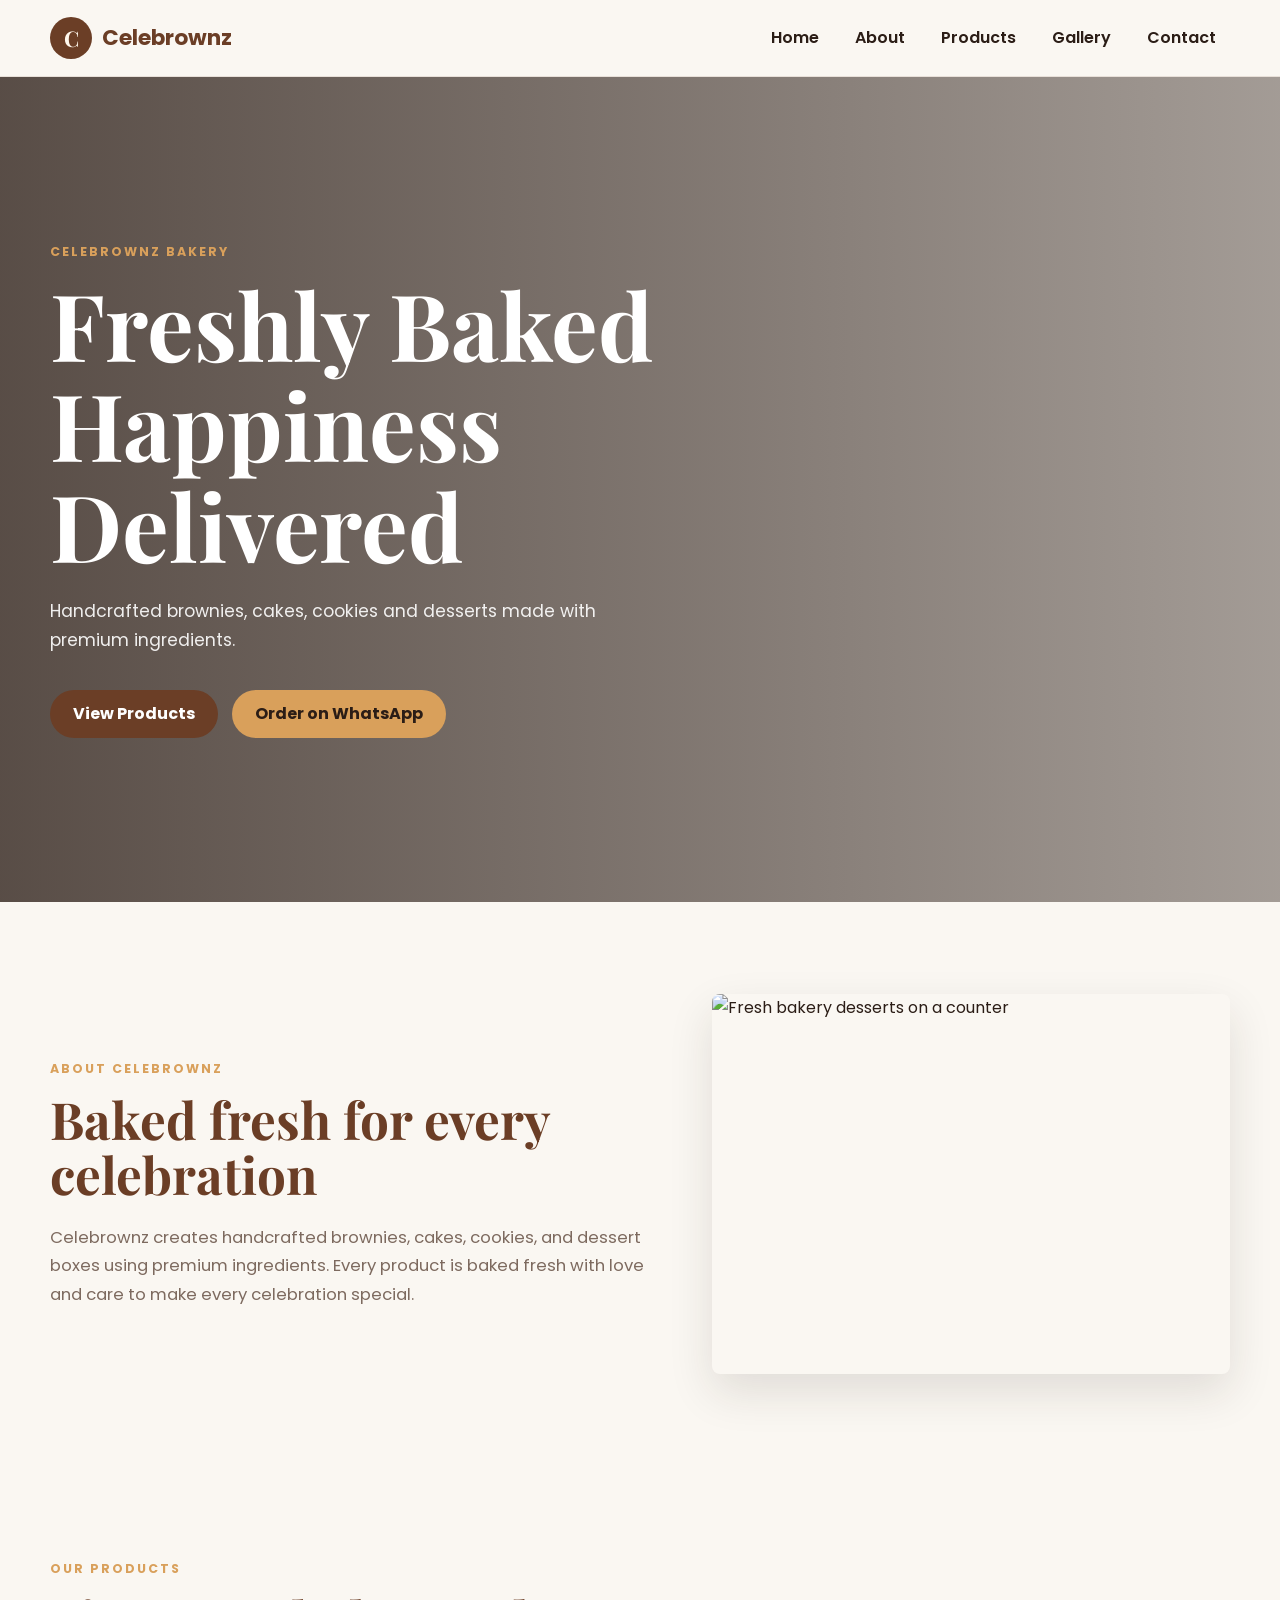
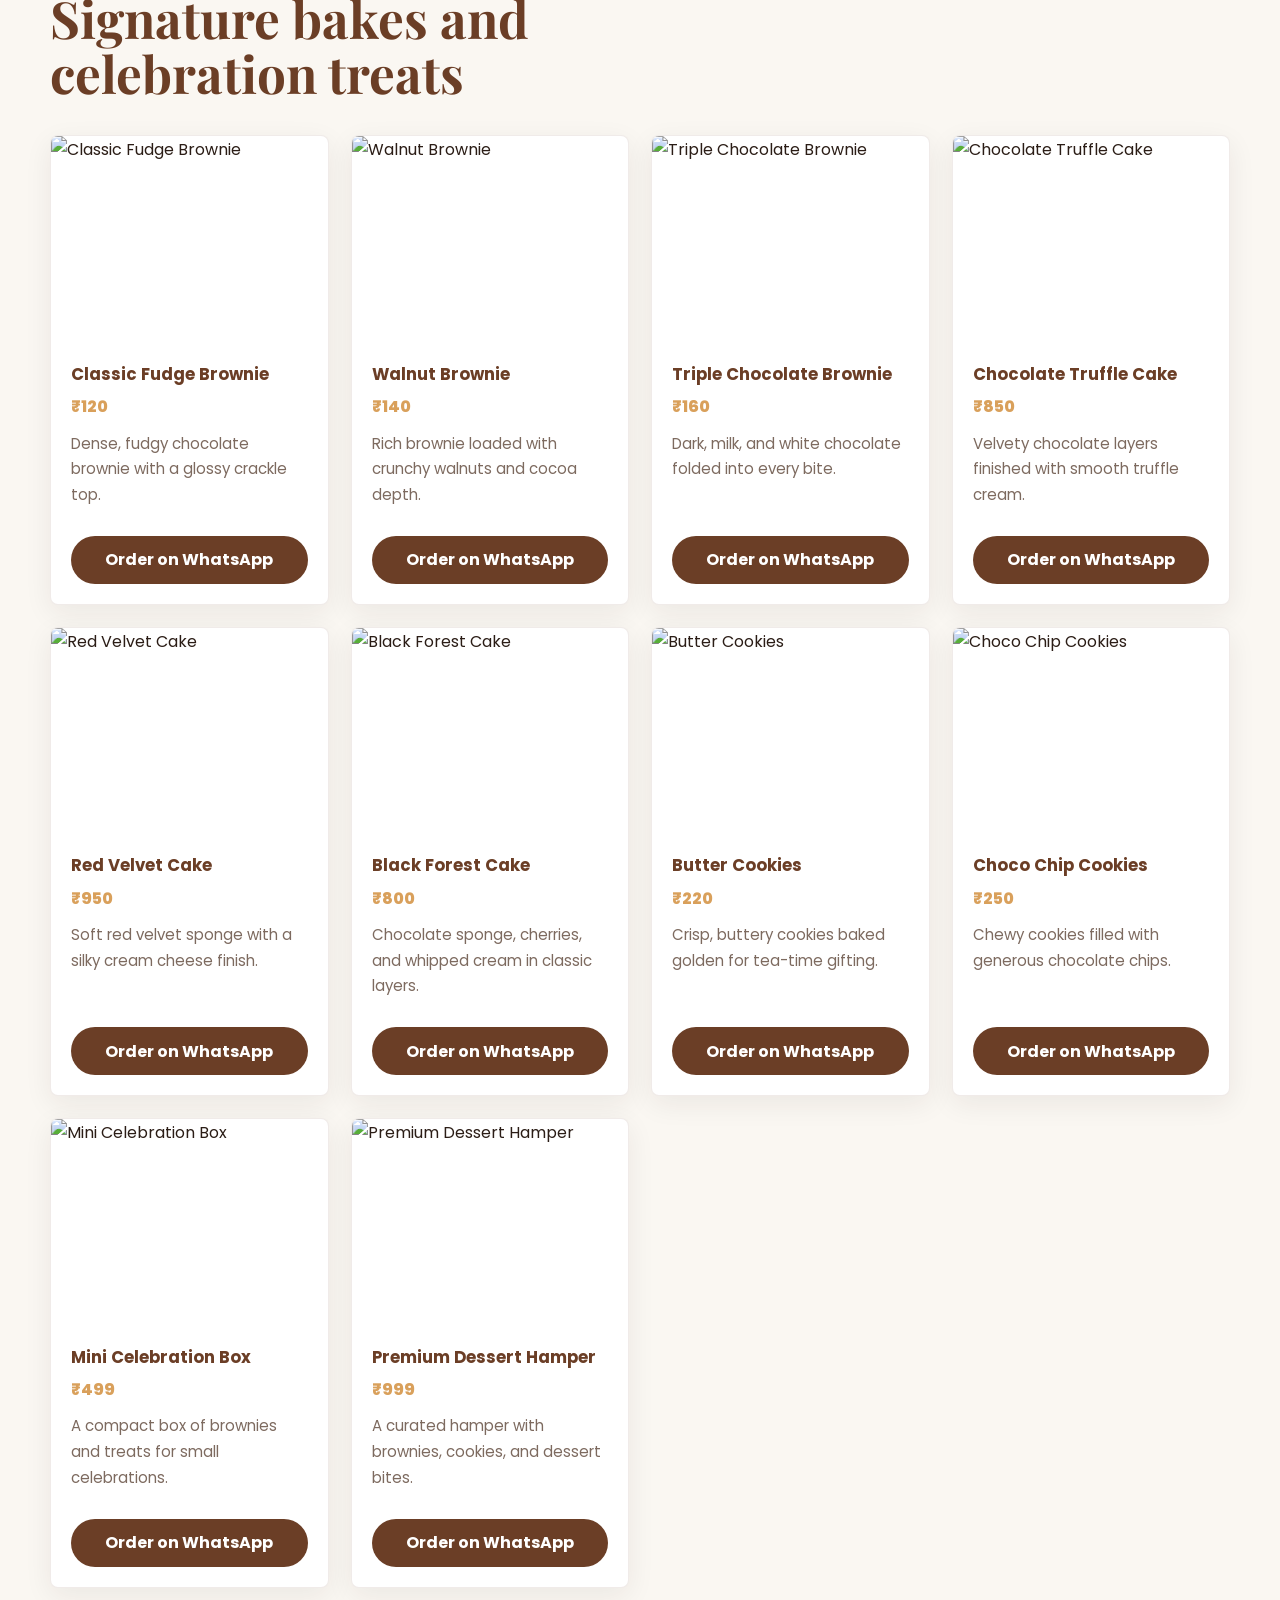
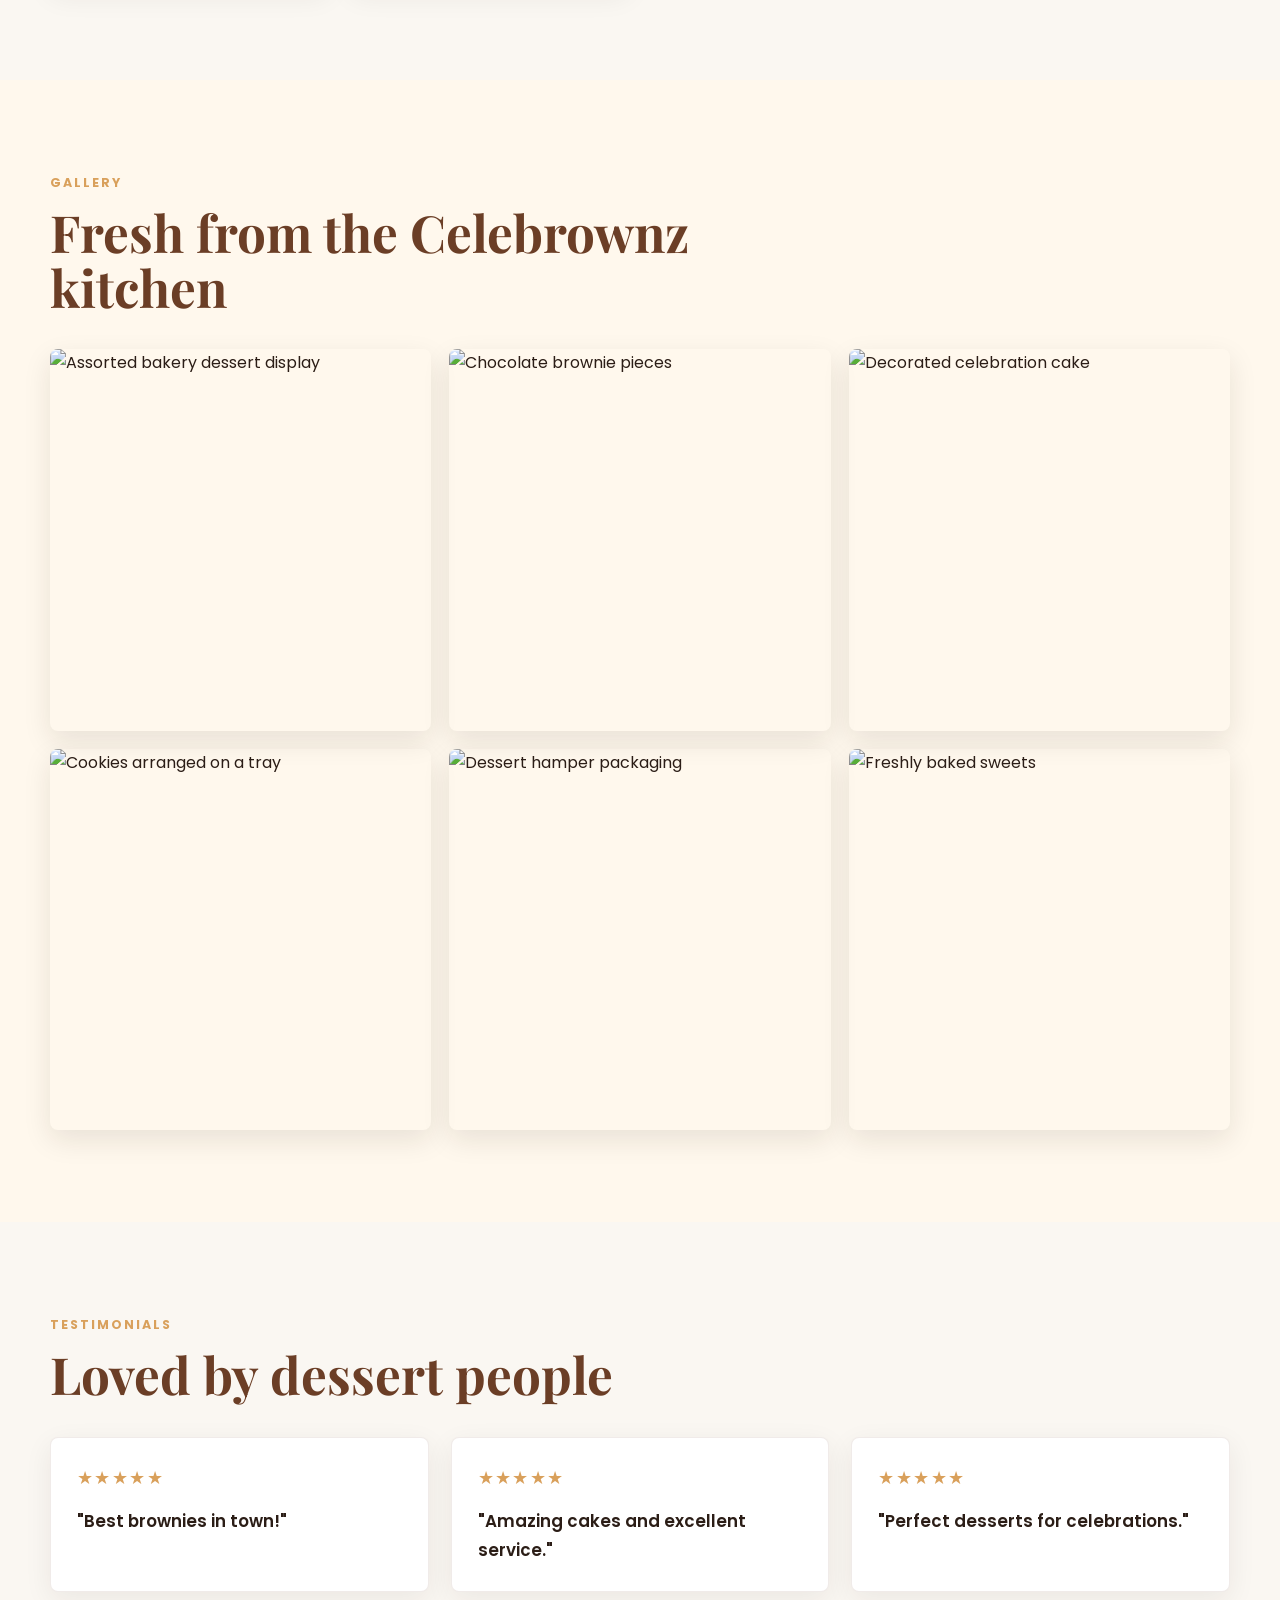
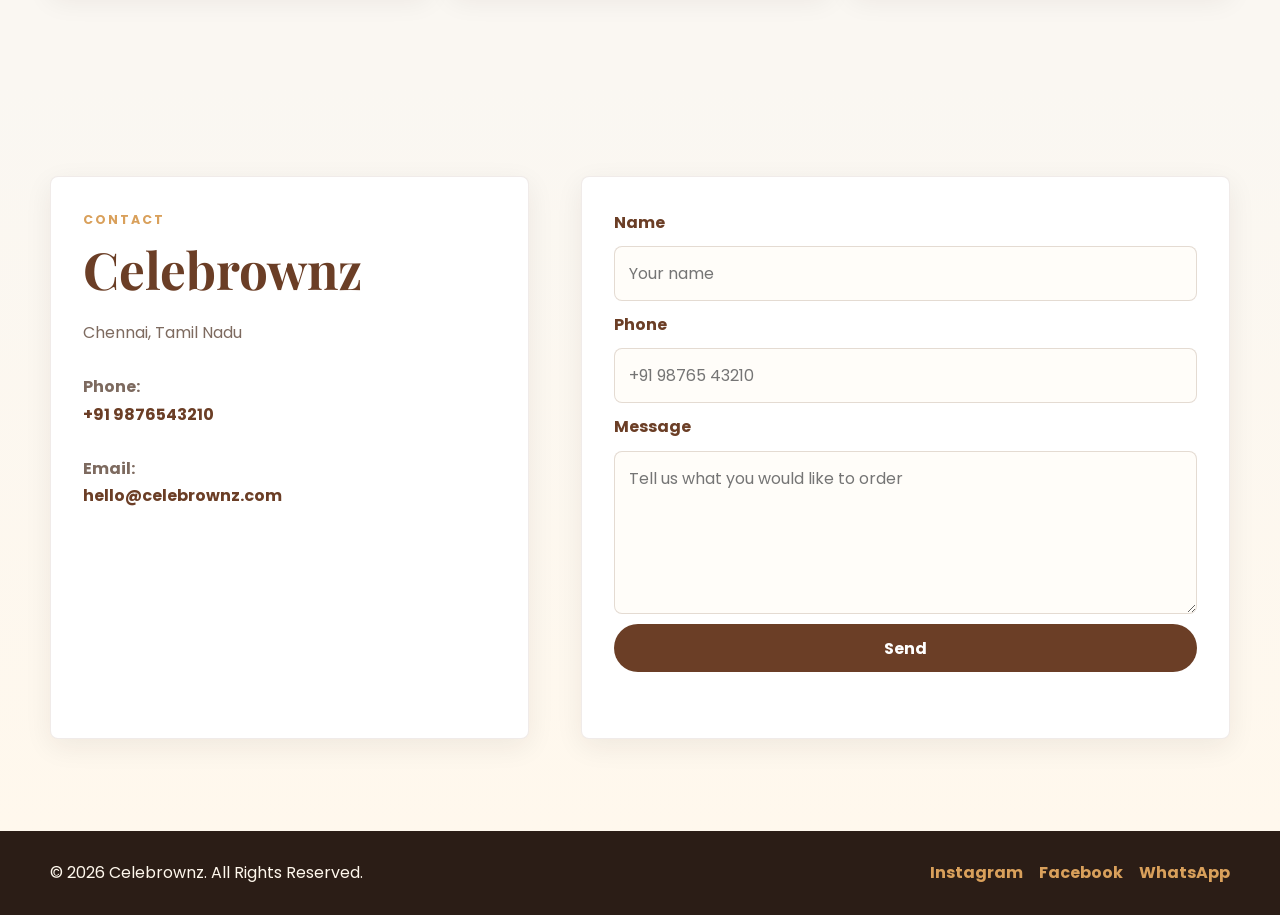
==== index.html @ e13e0fe4 "initial files" ====
<!doctype html>
<html lang="en">
  <head>
    <meta charset="UTF-8" />
    <meta name="viewport" content="width=device-width, initial-scale=1.0" />
    <meta
      name="description"
      content="Celebrownz creates handcrafted brownies, cakes, cookies, and dessert boxes made fresh with premium ingredients."
    />
    <title>Celebrownz | Freshly Baked Happiness Delivered</title>
    <link rel="preconnect" href="https://fonts.googleapis.com" />
    <link rel="preconnect" href="https://fonts.gstatic.com" crossorigin />
    <link
      href="https://fonts.googleapis.com/css2?family=Playfair+Display:wght@600;700&family=Poppins:wght@400;500;600;700&display=swap"
      rel="stylesheet"
    />
    <link rel="stylesheet" href="style.css" />
  </head>
  <body>
    <header class="site-header">
      <nav class="navbar" aria-label="Primary navigation">
        <a class="brand" href="#home" aria-label="Celebrownz home">
          <span class="brand-mark">C</span>
          <span>Celebrownz</span>
        </a>

        <button
          class="nav-toggle"
          type="button"
          aria-label="Open menu"
          aria-expanded="false"
        >
          <span></span>
          <span></span>
          <span></span>
        </button>

        <ul class="nav-links">
          <li><a href="#home">Home</a></li>
          <li><a href="#about">About</a></li>
          <li><a href="#products">Products</a></li>
          <li><a href="#gallery">Gallery</a></li>
          <li><a href="#contact">Contact</a></li>
        </ul>
      </nav>
    </header>

    <main>
      <section class="hero section" id="home">
        <div class="hero-overlay"></div>
        <div class="hero-content reveal">
          <p class="eyebrow">Celebrownz Bakery</p>
          <h1>Freshly Baked Happiness Delivered</h1>
          <p>
            Handcrafted brownies, cakes, cookies and desserts made with premium
            ingredients.
          </p>
          <div class="hero-actions">
            <a class="btn btn-primary" href="#products">View Products</a>
            <a
              class="btn btn-secondary"
              href="https://wa.me/919876543210"
              target="_blank"
              rel="noopener"
            >
              Order on WhatsApp
            </a>
          </div>
        </div>
      </section>

      <section class="section about" id="about">
        <div class="container two-column">
          <div class="section-copy reveal">
            <p class="eyebrow">About Celebrownz</p>
            <h2>Baked fresh for every celebration</h2>
            <p>
              Celebrownz creates handcrafted brownies, cakes, cookies, and
              dessert boxes using premium ingredients. Every product is baked
              fresh with love and care to make every celebration special.
            </p>
          </div>
          <div class="image-frame reveal">
            <img
              src="https://picsum.photos/seed/celebrownz-about/720/560"
              alt="Fresh bakery desserts on a counter"
            />
          </div>
        </div>
      </section>

      <section class="section products" id="products">
        <div class="container">
          <div class="section-heading reveal">
            <p class="eyebrow">Our Products</p>
            <h2>Signature bakes and celebration treats</h2>
          </div>

          <div class="product-grid" id="productGrid" aria-live="polite"></div>
        </div>
      </section>

      <section class="section gallery" id="gallery">
        <div class="container">
          <div class="section-heading reveal">
            <p class="eyebrow">Gallery</p>
            <h2>Fresh from the Celebrownz kitchen</h2>
          </div>

          <div class="gallery-grid">
            <img
              class="reveal"
              src="https://picsum.photos/seed/celebrownz-gallery-1/520/520"
              alt="Assorted bakery dessert display"
            />
            <img
              class="reveal"
              src="https://picsum.photos/seed/celebrownz-gallery-2/520/520"
              alt="Chocolate brownie pieces"
            />
            <img
              class="reveal"
              src="https://picsum.photos/seed/celebrownz-gallery-3/520/520"
              alt="Decorated celebration cake"
            />
            <img
              class="reveal"
              src="https://picsum.photos/seed/celebrownz-gallery-4/520/520"
              alt="Cookies arranged on a tray"
            />
            <img
              class="reveal"
              src="https://picsum.photos/seed/celebrownz-gallery-5/520/520"
              alt="Dessert hamper packaging"
            />
            <img
              class="reveal"
              src="https://picsum.photos/seed/celebrownz-gallery-6/520/520"
              alt="Freshly baked sweets"
            />
          </div>
        </div>
      </section>

      <section
        class="section testimonials"
        aria-labelledby="testimonials-title"
      >
        <div class="container">
          <div class="section-heading reveal">
            <p class="eyebrow">Testimonials</p>
            <h2 id="testimonials-title">Loved by dessert people</h2>
          </div>

          <div class="testimonial-grid">
            <article class="testimonial-card reveal">
              <p class="stars" aria-label="5 out of 5 stars">★★★★★</p>
              <blockquote>"Best brownies in town!"</blockquote>
            </article>
            <article class="testimonial-card reveal">
              <p class="stars" aria-label="5 out of 5 stars">★★★★★</p>
              <blockquote>"Amazing cakes and excellent service."</blockquote>
            </article>
            <article class="testimonial-card reveal">
              <p class="stars" aria-label="5 out of 5 stars">★★★★★</p>
              <blockquote>"Perfect desserts for celebrations."</blockquote>
            </article>
          </div>
        </div>
      </section>

      <section class="section contact" id="contact">
        <div class="container two-column contact-layout">
          <div class="contact-card reveal">
            <p class="eyebrow">Contact</p>
            <h2>Celebrownz</h2>
            <address>
              Chennai, Tamil Nadu
              <br /><br />
              <strong>Phone:</strong><br />
              <a href="tel:+919876543210">+91 9876543210</a>
              <br /><br />
              <strong>Email:</strong><br />
              <a href="mailto:hello@celebrownz.com">hello@celebrownz.com</a>
            </address>
          </div>

          <form class="contact-form reveal" id="contactForm">
            <label for="name">Name</label>
            <input
              id="name"
              name="name"
              type="text"
              placeholder="Your name"
              required
            />

            <label for="phone">Phone</label>
            <input
              id="phone"
              name="phone"
              type="tel"
              placeholder="+91 98765 43210"
              required
            />

            <label for="message">Message</label>
            <textarea
              id="message"
              name="message"
              rows="5"
              placeholder="Tell us what you would like to order"
              required
            ></textarea>

            <button class="btn btn-primary" type="submit">Send</button>
            <p class="form-status" id="formStatus" role="status"></p>
          </form>
        </div>
      </section>
    </main>

    <footer class="site-footer">
      <div class="container footer-content">
        <p>© 2026 Celebrownz. All Rights Reserved.</p>
        <div class="social-links" aria-label="Social media links">
          <a href="#" aria-label="Instagram">Instagram</a>
          <a href="#" aria-label="Facebook">Facebook</a>
          <a
            href="https://wa.me/919876543210"
            target="_blank"
            rel="noopener"
            aria-label="WhatsApp"
            >WhatsApp</a
          >
        </div>
      </div>
    </footer>

    <script src="script.js"></script>
  </body>
</html>
---- style.css ----
:root {
  --primary: #6b3e26;
  --secondary: #d9a05b;
  --background: #faf7f2;
  --dark: #2b1d16;
  --cream: #fff8ed;
  --muted: #7d6a5f;
  --white: #ffffff;
  --shadow: 0 18px 45px rgba(43, 29, 22, 0.12);
  --radius: 8px;
  --container: 1180px;
}

* {
  box-sizing: border-box;
}

html {
  scroll-behavior: smooth;
  scroll-padding-top: 84px;
}

body {
  margin: 0;
  background: var(--background);
  color: var(--dark);
  font-family: "Poppins", Arial, sans-serif;
  line-height: 1.7;
}

img {
  display: block;
  max-width: 100%;
}

a {
  color: inherit;
  text-decoration: none;
}

button,
input,
textarea {
  font: inherit;
}

.container {
  width: min(100% - 32px, var(--container));
  margin: 0 auto;
}

.section {
  padding: 92px 0;
}

.site-header {
  position: sticky;
  top: 0;
  z-index: 100;
  background: rgba(250, 247, 242, 0.92);
  border-bottom: 1px solid rgba(107, 62, 38, 0.12);
  backdrop-filter: blur(18px);
}

.navbar {
  width: min(100% - 32px, var(--container));
  min-height: 76px;
  margin: 0 auto;
  display: flex;
  align-items: center;
  justify-content: space-between;
  gap: 24px;
}

.brand {
  display: inline-flex;
  align-items: center;
  gap: 10px;
  color: var(--primary);
  font-size: 1.35rem;
  font-weight: 700;
  letter-spacing: 0;
}

.brand-mark {
  width: 42px;
  height: 42px;
  display: grid;
  place-items: center;
  border-radius: 50%;
  background: var(--primary);
  color: var(--cream);
  font-family: "Playfair Display", Georgia, serif;
}

.nav-links {
  margin: 0;
  padding: 0;
  display: flex;
  align-items: center;
  gap: 8px;
  list-style: none;
}

.nav-links a {
  display: inline-flex;
  align-items: center;
  min-height: 42px;
  padding: 0 14px;
  border-radius: 999px;
  color: var(--dark);
  font-weight: 600;
  transition: background 180ms ease, color 180ms ease;
}

.nav-links a:hover,
.nav-links a:focus-visible {
  background: rgba(217, 160, 91, 0.18);
  color: var(--primary);
}

.nav-toggle {
  display: none;
  width: 44px;
  height: 44px;
  border: 0;
  border-radius: 50%;
  background: var(--primary);
  cursor: pointer;
}

.nav-toggle span {
  display: block;
  width: 20px;
  height: 2px;
  margin: 5px auto;
  background: var(--cream);
  transition: transform 180ms ease, opacity 180ms ease;
}

.hero {
  position: relative;
  min-height: calc(100vh - 76px);
  display: grid;
  align-items: center;
  overflow: hidden;
  background:
    linear-gradient(90deg, rgba(43, 29, 22, 0.78), rgba(43, 29, 22, 0.42)),
    url("https://picsum.photos/seed/celebrownz-hero/1800/1100") center/cover;
  color: var(--white);
}

.hero-content {
  position: relative;
  z-index: 2;
  width: min(100% - 32px, var(--container));
  margin: 0 auto;
  padding: 72px 0;
}

.hero-content h1,
.section-heading h2,
.section-copy h2,
.contact-card h2 {
  margin: 0;
  font-family: "Playfair Display", Georgia, serif;
  line-height: 1.08;
  letter-spacing: 0;
}

.hero-content h1 {
  max-width: 740px;
  font-size: clamp(2.8rem, 8vw, 5.8rem);
}

.hero-content p:not(.eyebrow) {
  max-width: 620px;
  margin: 22px 0 0;
  color: rgba(255, 255, 255, 0.9);
  font-size: 1.08rem;
}

.eyebrow {
  margin: 0 0 12px;
  color: var(--secondary);
  font-size: 0.78rem;
  font-weight: 700;
  letter-spacing: 0.16em;
  text-transform: uppercase;
}

.hero-actions {
  display: flex;
  flex-wrap: wrap;
  gap: 14px;
  margin-top: 34px;
}

.btn {
  display: inline-flex;
  align-items: center;
  justify-content: center;
  min-height: 48px;
  padding: 0 22px;
  border: 1px solid transparent;
  border-radius: 999px;
  cursor: pointer;
  font-weight: 700;
  transition: transform 180ms ease, box-shadow 180ms ease, background 180ms ease, color 180ms ease;
}

.btn:hover,
.btn:focus-visible {
  transform: translateY(-2px);
  box-shadow: 0 12px 26px rgba(43, 29, 22, 0.18);
}

.btn-primary {
  background: var(--primary);
  color: var(--white);
}

.btn-primary:hover,
.btn-primary:focus-visible {
  background: #56311f;
}

.btn-secondary {
  background: var(--secondary);
  color: var(--dark);
}

.btn-secondary:hover,
.btn-secondary:focus-visible {
  background: #e5b674;
}

.two-column {
  display: grid;
  grid-template-columns: minmax(0, 1fr) minmax(280px, 0.85fr);
  gap: 52px;
  align-items: center;
}

.section-copy h2,
.section-heading h2,
.contact-card h2 {
  color: var(--primary);
  font-size: clamp(2rem, 4vw, 3.2rem);
}

.section-copy p:not(.eyebrow) {
  margin: 22px 0 0;
  color: var(--muted);
  font-size: 1.04rem;
}

.image-frame {
  position: relative;
  overflow: hidden;
  border-radius: var(--radius);
  box-shadow: var(--shadow);
}

.image-frame img {
  width: 100%;
  min-height: 380px;
  object-fit: cover;
}

.section-heading {
  max-width: 720px;
  margin-bottom: 34px;
}

.product-grid {
  display: grid;
  grid-template-columns: repeat(4, minmax(0, 1fr));
  gap: 22px;
}

.product-card,
.testimonial-card,
.contact-card,
.contact-form {
  border: 1px solid rgba(107, 62, 38, 0.1);
  border-radius: var(--radius);
  background: var(--white);
  box-shadow: 0 8px 28px rgba(43, 29, 22, 0.07);
}

.product-card {
  overflow: hidden;
  transition: transform 180ms ease, box-shadow 180ms ease;
}

.product-card:hover {
  transform: translateY(-6px);
  box-shadow: var(--shadow);
}

.product-card img {
  width: 100%;
  aspect-ratio: 4 / 3;
  object-fit: cover;
}

.product-body {
  display: flex;
  min-height: 260px;
  flex-direction: column;
  padding: 20px;
}

.product-body h3 {
  margin: 0;
  color: var(--primary);
  font-size: 1.04rem;
  line-height: 1.3;
}

.price {
  margin: 8px 0 10px;
  color: var(--secondary);
  font-weight: 800;
}

.product-body p:not(.price) {
  margin: 0 0 20px;
  color: var(--muted);
  font-size: 0.94rem;
}

.product-body .btn {
  width: 100%;
  margin-top: auto;
}

.gallery {
  background: var(--cream);
}

.gallery-grid {
  display: grid;
  grid-template-columns: repeat(3, minmax(0, 1fr));
  gap: 18px;
}

.gallery-grid img {
  width: 100%;
  aspect-ratio: 1 / 1;
  border-radius: var(--radius);
  object-fit: cover;
  box-shadow: 0 10px 28px rgba(43, 29, 22, 0.1);
  transition: transform 180ms ease;
}

.gallery-grid img:hover {
  transform: scale(1.025);
}

.testimonial-grid {
  display: grid;
  grid-template-columns: repeat(3, minmax(0, 1fr));
  gap: 22px;
}

.testimonial-card {
  padding: 26px;
}

.stars {
  margin: 0 0 14px;
  color: var(--secondary);
  font-size: 1.1rem;
  letter-spacing: 0.08em;
}

blockquote {
  margin: 0;
  color: var(--dark);
  font-size: 1.05rem;
  font-weight: 600;
}

.contact {
  background: linear-gradient(180deg, var(--background), var(--cream));
}

.contact-layout {
  grid-template-columns: 0.85fr 1.15fr;
  align-items: stretch;
}

.contact-card,
.contact-form {
  padding: 32px;
}

.contact-card address {
  margin-top: 22px;
  color: var(--muted);
  font-style: normal;
}

.contact-card a {
  color: var(--primary);
  font-weight: 700;
}

.contact-form {
  display: grid;
  gap: 10px;
}

.contact-form label {
  color: var(--primary);
  font-weight: 700;
}

.contact-form input,
.contact-form textarea {
  width: 100%;
  border: 1px solid rgba(107, 62, 38, 0.18);
  border-radius: var(--radius);
  background: #fffdf9;
  color: var(--dark);
  outline: 0;
  padding: 13px 14px;
  transition: border 180ms ease, box-shadow 180ms ease;
}

.contact-form input:focus,
.contact-form textarea:focus {
  border-color: var(--secondary);
  box-shadow: 0 0 0 4px rgba(217, 160, 91, 0.18);
}

.contact-form textarea {
  resize: vertical;
}

.form-status {
  min-height: 24px;
  margin: 0;
  color: var(--primary);
  font-weight: 600;
}

.site-footer {
  padding: 28px 0;
  background: var(--dark);
  color: var(--cream);
}

.footer-content {
  display: flex;
  align-items: center;
  justify-content: space-between;
  gap: 20px;
}

.footer-content p {
  margin: 0;
}

.social-links {
  display: flex;
  flex-wrap: wrap;
  gap: 16px;
}

.social-links a {
  color: var(--secondary);
  font-weight: 700;
}

.reveal {
  opacity: 0;
  transform: translateY(24px);
  transition: opacity 600ms ease, transform 600ms ease;
}

.reveal.is-visible {
  opacity: 1;
  transform: translateY(0);
}

@media (max-width: 1040px) {
  .product-grid {
    grid-template-columns: repeat(3, minmax(0, 1fr));
  }
}

@media (max-width: 820px) {
  .section {
    padding: 72px 0;
  }

  .nav-toggle {
    display: block;
  }

  .nav-toggle.is-open span:nth-child(1) {
    transform: translateY(7px) rotate(45deg);
  }

  .nav-toggle.is-open span:nth-child(2) {
    opacity: 0;
  }

  .nav-toggle.is-open span:nth-child(3) {
    transform: translateY(-7px) rotate(-45deg);
  }

  .nav-links {
    position: fixed;
    top: 76px;
    left: 16px;
    right: 16px;
    display: grid;
    gap: 4px;
    padding: 12px;
    border: 1px solid rgba(107, 62, 38, 0.12);
    border-radius: var(--radius);
    background: var(--white);
    box-shadow: var(--shadow);
    opacity: 0;
    pointer-events: none;
    transform: translateY(-8px);
    transition: opacity 180ms ease, transform 180ms ease;
  }

  .nav-links.is-open {
    opacity: 1;
    pointer-events: auto;
    transform: translateY(0);
  }

  .nav-links a {
    width: 100%;
    border-radius: var(--radius);
  }

  .hero {
    min-height: 680px;
  }

  .two-column,
  .contact-layout {
    grid-template-columns: 1fr;
  }

  .product-grid {
    grid-template-columns: repeat(2, minmax(0, 1fr));
  }

  .gallery-grid,
  .testimonial-grid {
    grid-template-columns: repeat(2, minmax(0, 1fr));
  }
}

@media (max-width: 560px) {
  .container,
  .navbar,
  .hero-content {
    width: min(100% - 24px, var(--container));
  }

  .brand {
    font-size: 1.12rem;
  }

  .brand-mark {
    width: 38px;
    height: 38px;
  }

  .hero {
    min-height: 620px;
  }

  .hero-content h1 {
    font-size: 2.65rem;
  }

  .hero-actions,
  .footer-content {
    align-items: stretch;
    flex-direction: column;
  }

  .hero-actions .btn {
    width: 100%;
  }

  .product-grid,
  .gallery-grid,
  .testimonial-grid {
    grid-template-columns: 1fr;
  }

  .product-body {
    min-height: auto;
  }

  .contact-card,
  .contact-form,
  .testimonial-card {
    padding: 24px;
  }
}
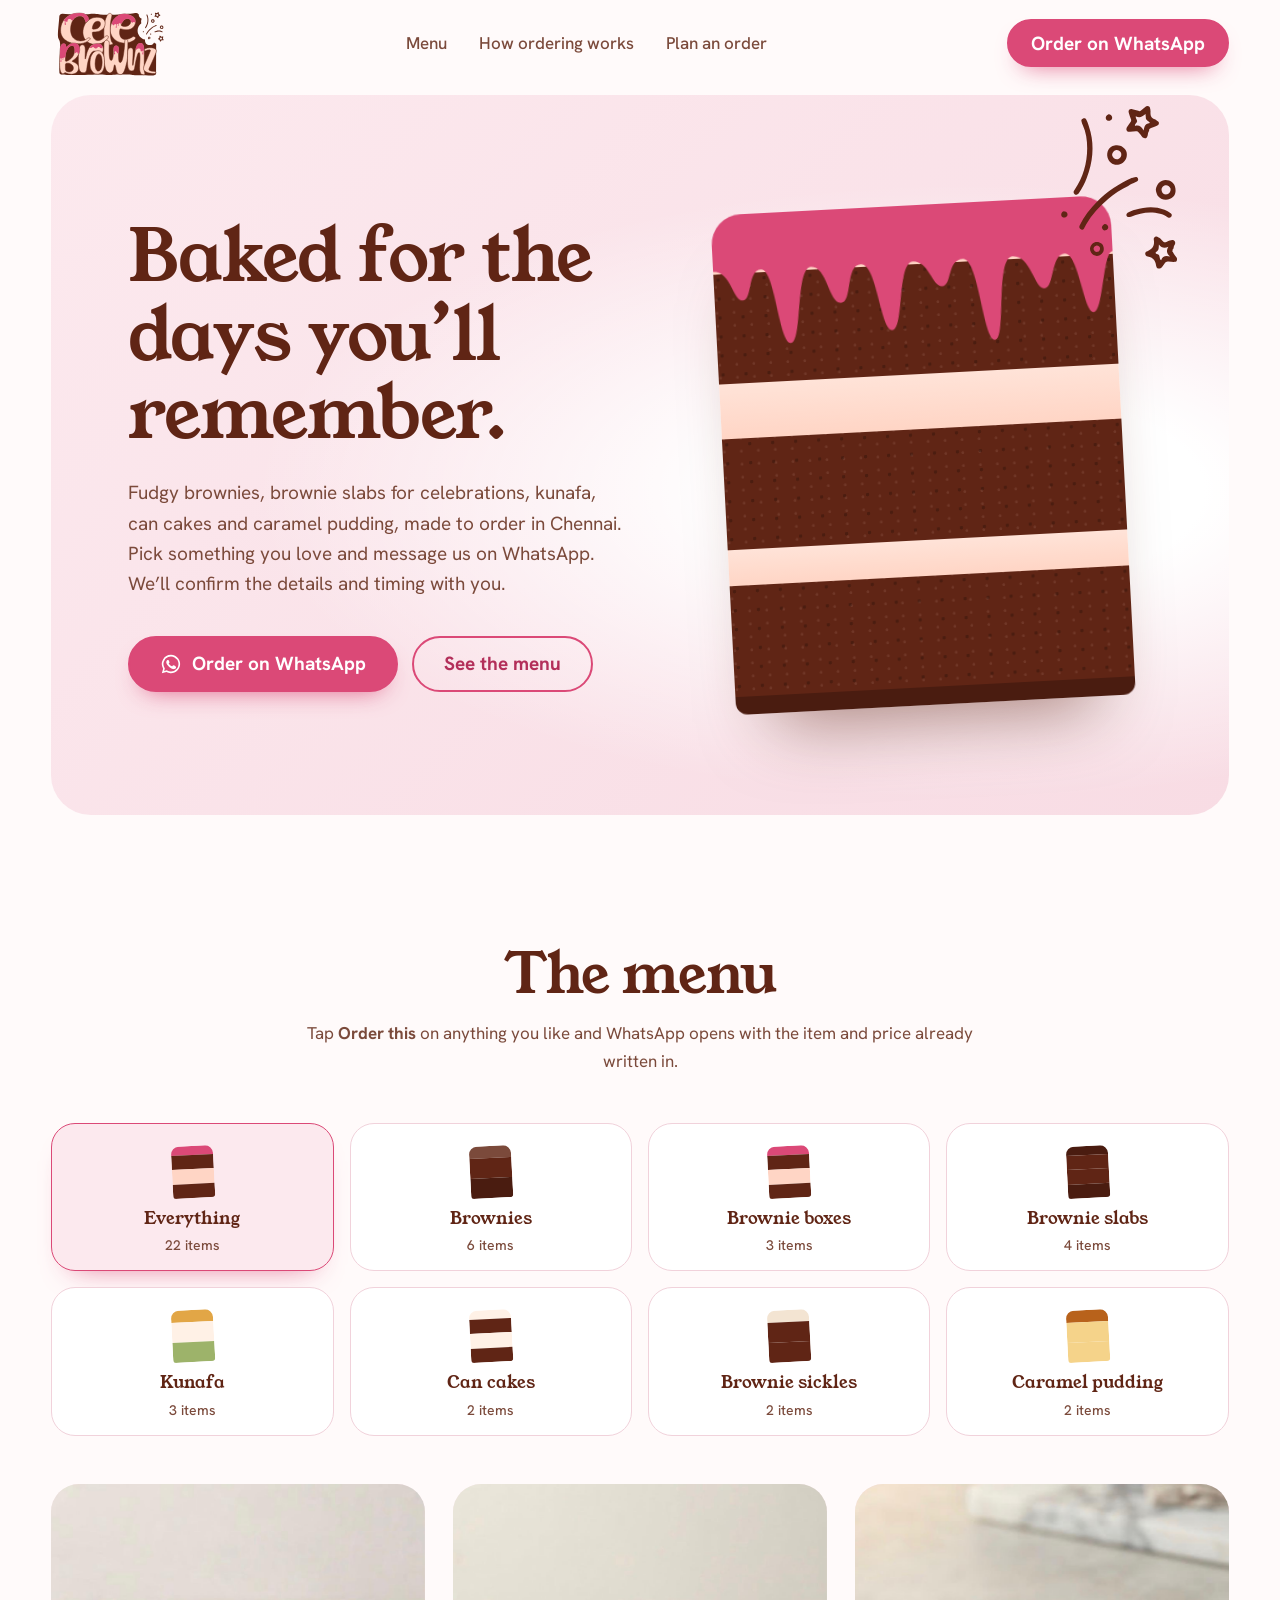
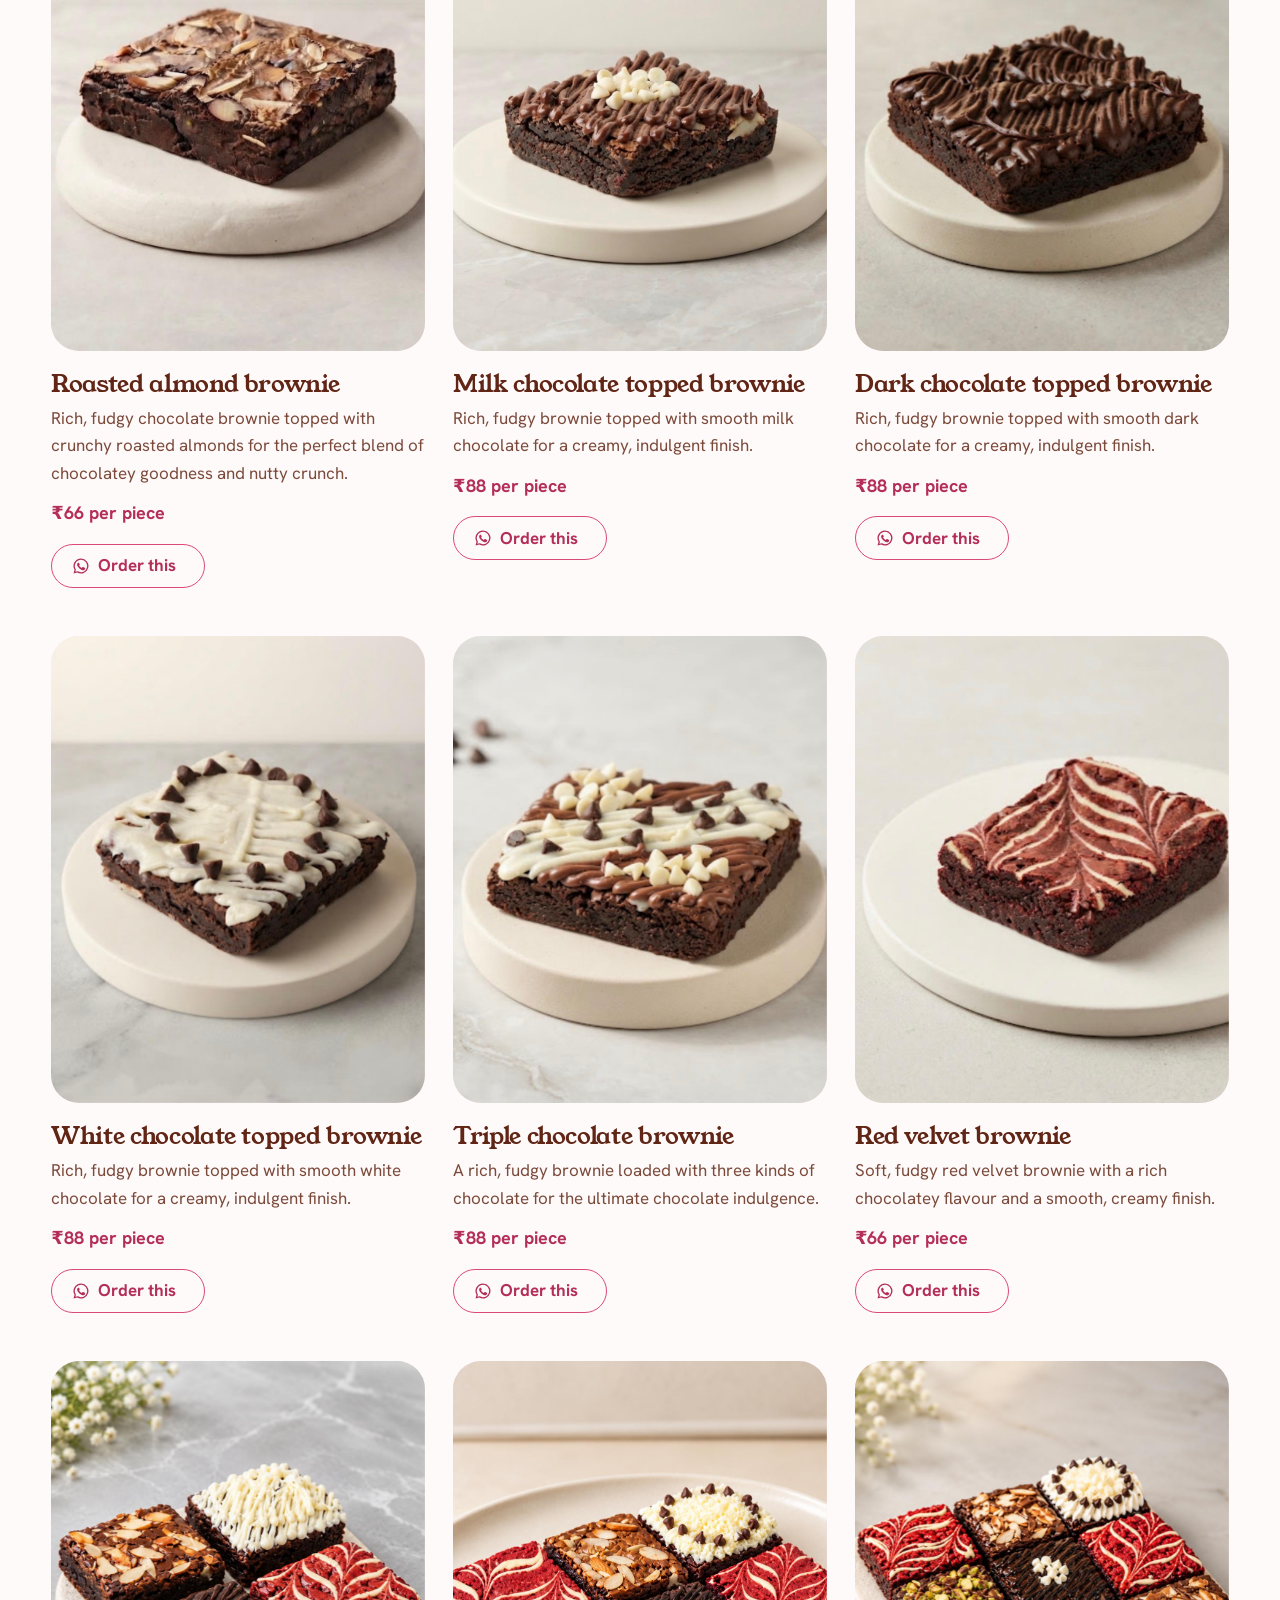
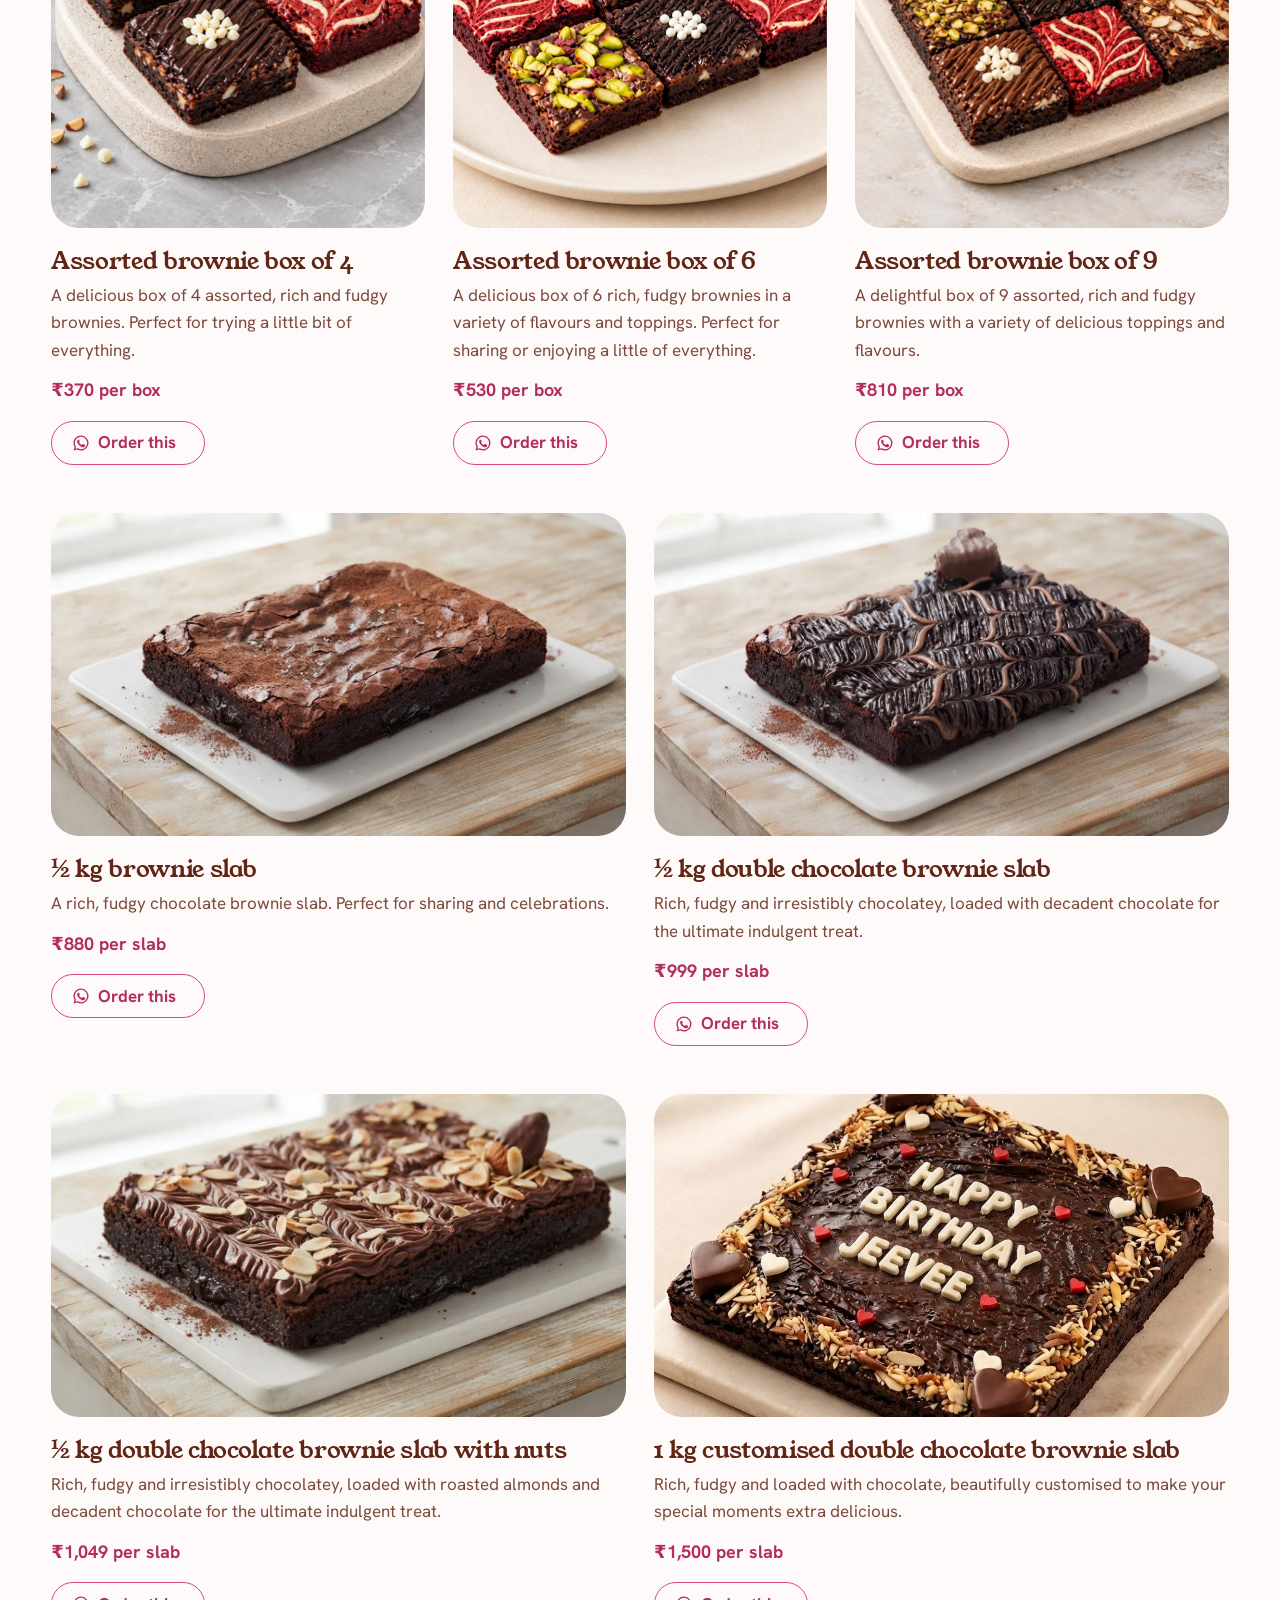
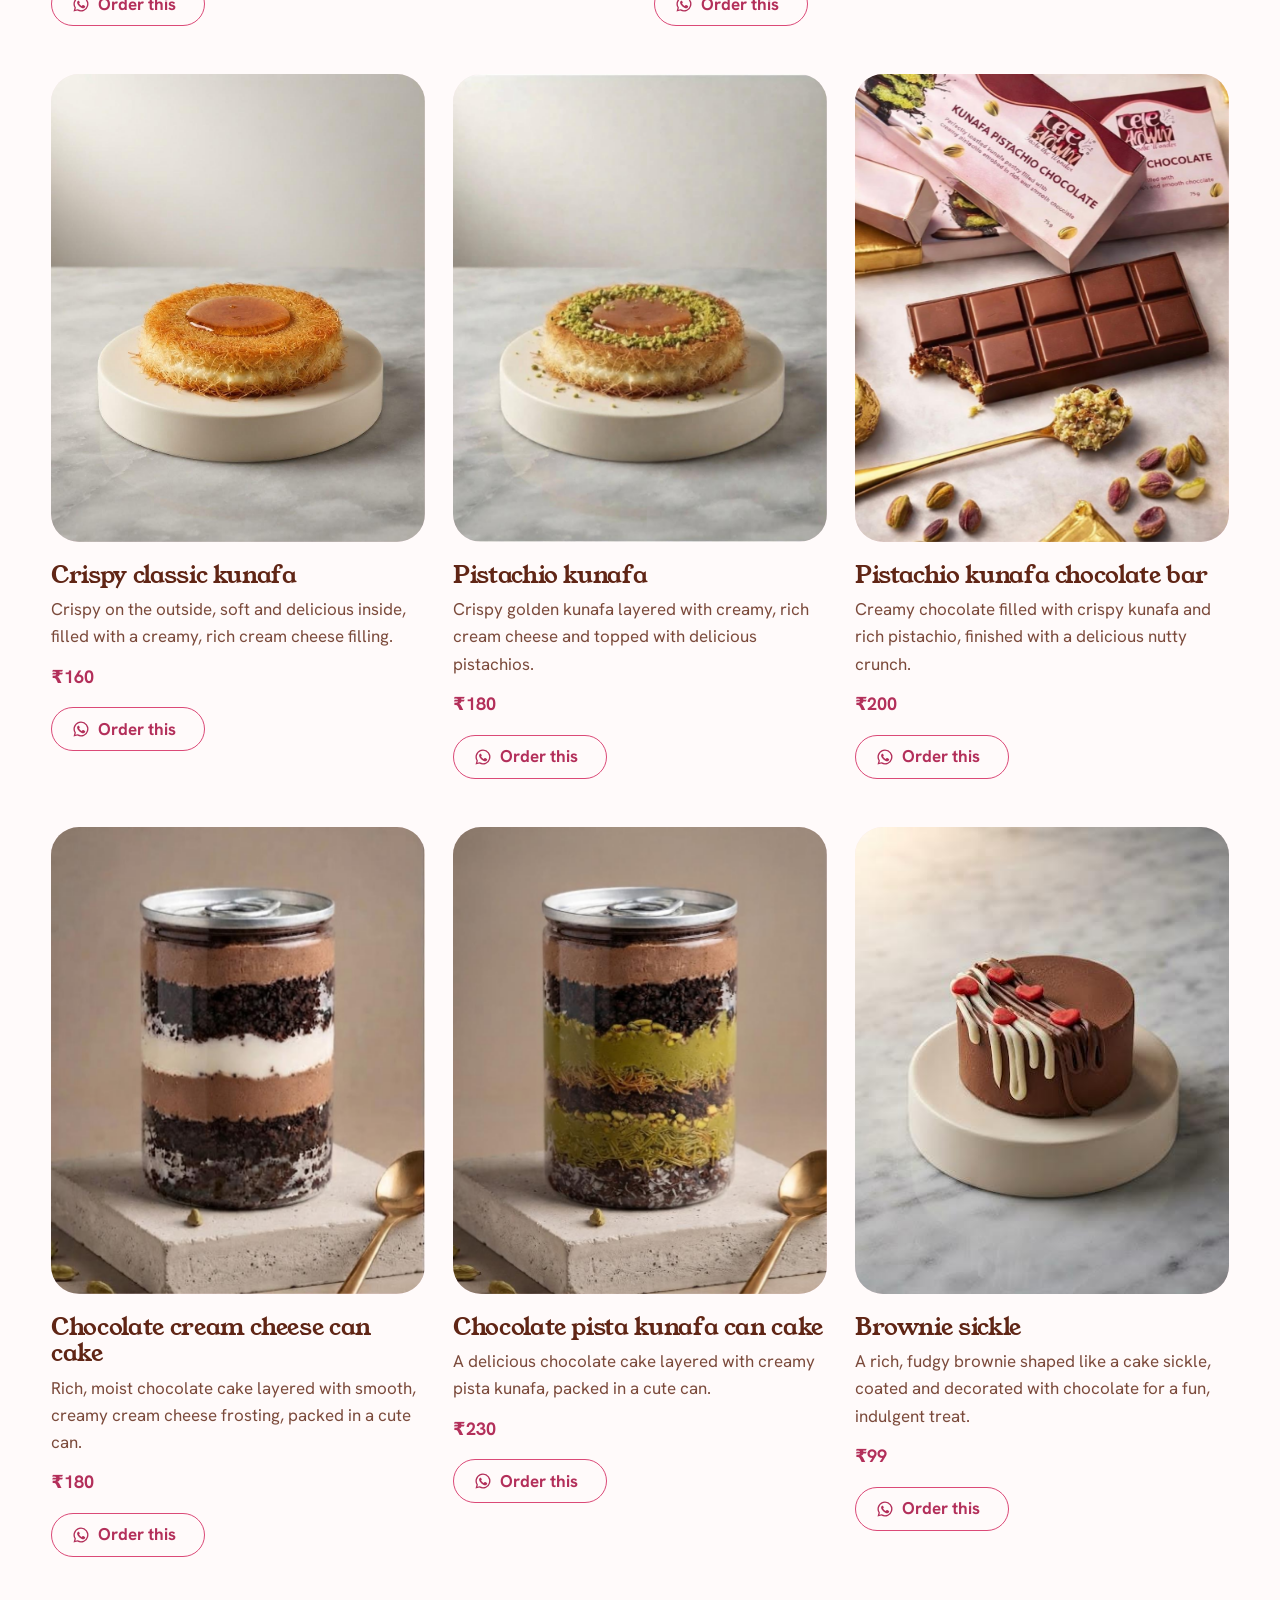
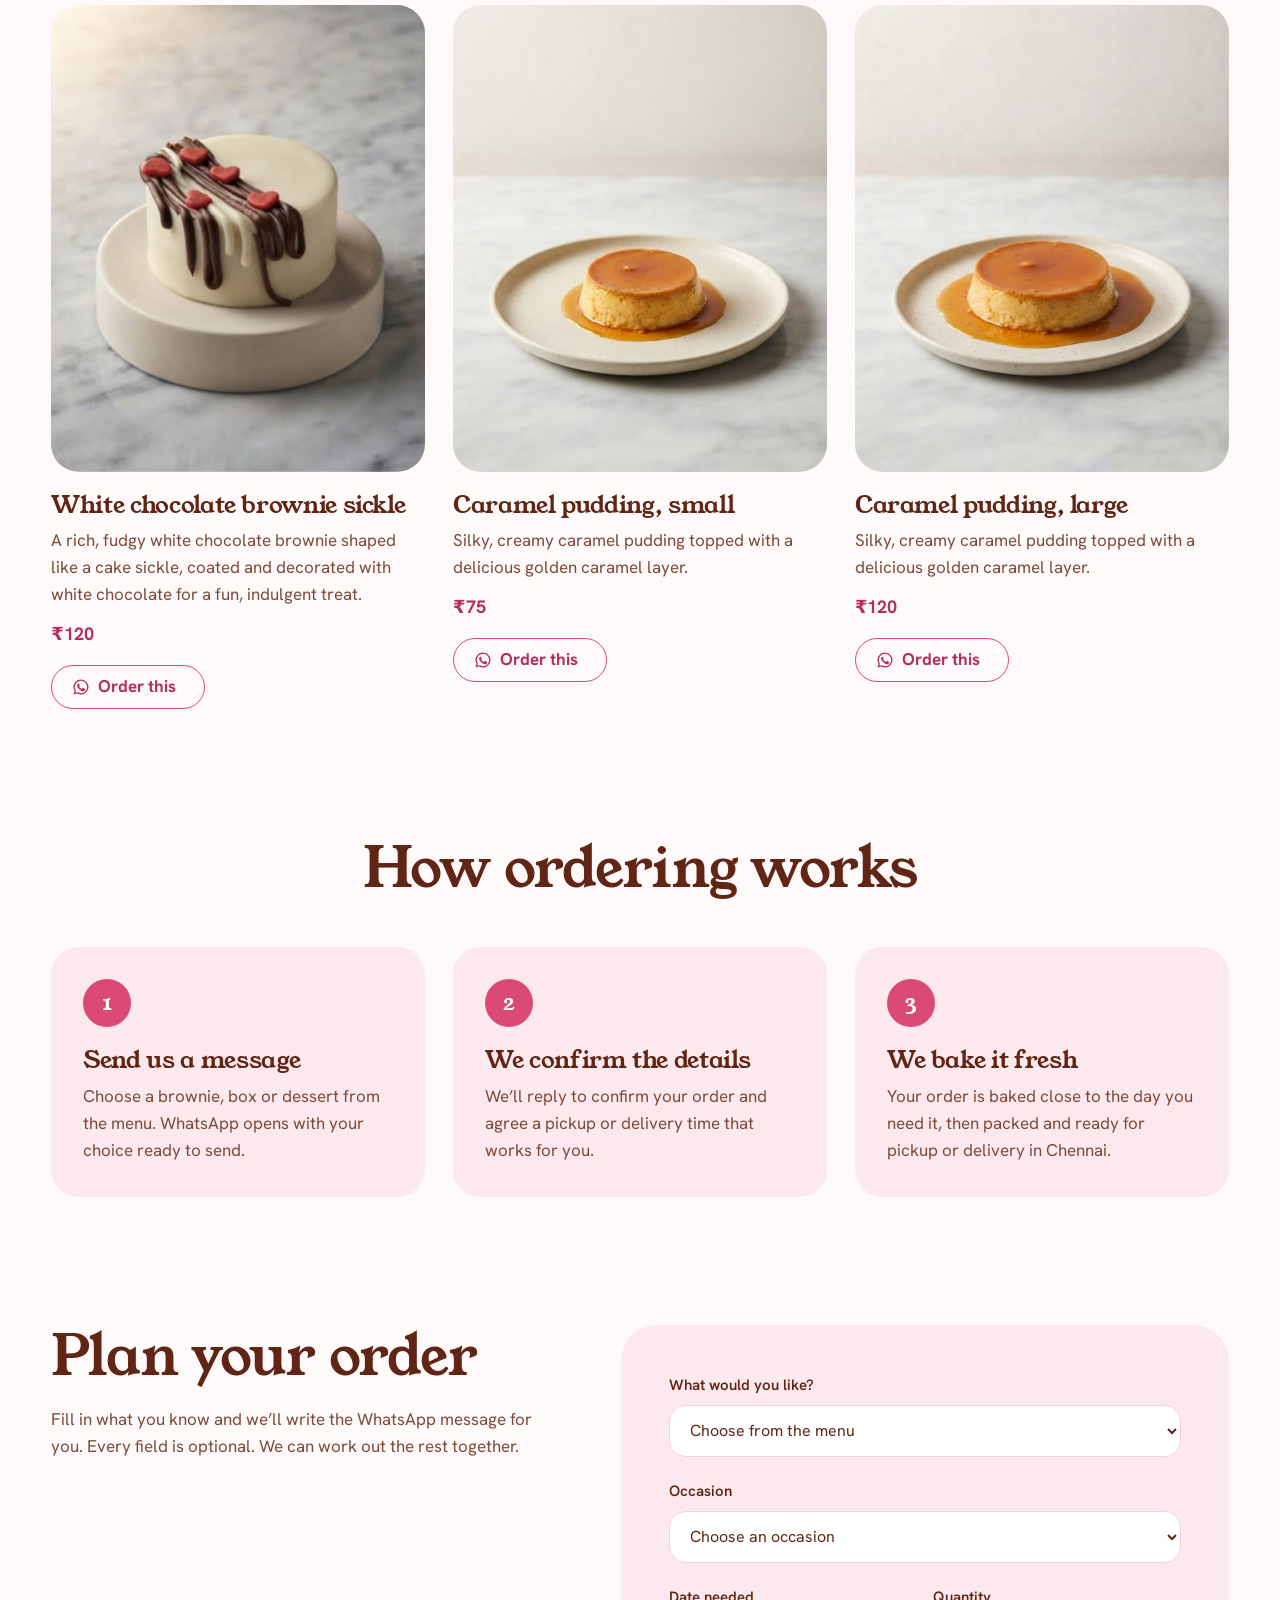
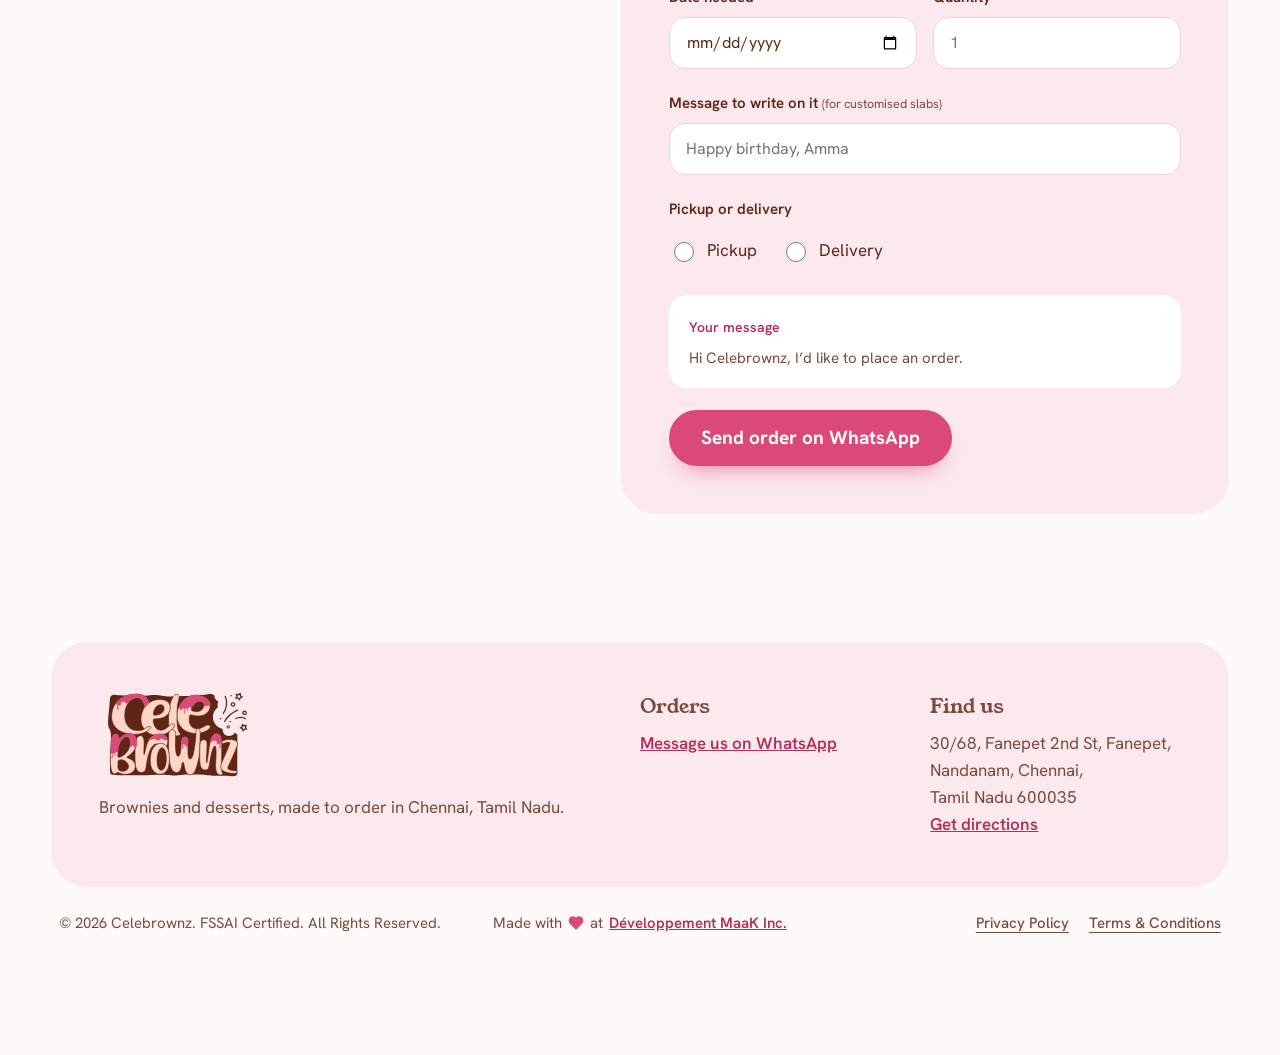
==== commit d170a670: "New website - v2" ====
--- a/index.html
+++ b/index.html
@@ -1,242 +1,290 @@
 <!doctype html>
-<html lang="en">
-  <head>
-    <meta charset="UTF-8" />
-    <meta name="viewport" content="width=device-width, initial-scale=1.0" />
-    <meta
-      name="description"
-      content="Celebrownz creates handcrafted brownies, cakes, cookies, and dessert boxes made fresh with premium ingredients."
-    />
-    <title>Celebrownz | Freshly Baked Happiness Delivered</title>
-    <link rel="preconnect" href="https://fonts.googleapis.com" />
-    <link rel="preconnect" href="https://fonts.gstatic.com" crossorigin />
-    <link
-      href="https://fonts.googleapis.com/css2?family=Playfair+Display:wght@600;700&family=Poppins:wght@400;500;600;700&display=swap"
-      rel="stylesheet"
-    />
-    <link rel="stylesheet" href="style.css" />
-  </head>
-  <body>
-    <header class="site-header">
-      <nav class="navbar" aria-label="Primary navigation">
-        <a class="brand" href="#home" aria-label="Celebrownz home">
-          <span class="brand-mark">C</span>
-          <span>Celebrownz</span>
-        </a>
-
-        <button
-          class="nav-toggle"
-          type="button"
-          aria-label="Open menu"
-          aria-expanded="false"
-        >
-          <span></span>
-          <span></span>
-          <span></span>
-        </button>
-
-        <ul class="nav-links">
-          <li><a href="#home">Home</a></li>
-          <li><a href="#about">About</a></li>
-          <li><a href="#products">Products</a></li>
-          <li><a href="#gallery">Gallery</a></li>
-          <li><a href="#contact">Contact</a></li>
-        </ul>
+<html lang="en-IN">
+<head>
+  <meta charset="utf-8">
+  <meta name="viewport" content="width=device-width, initial-scale=1">
+  <title>Celebrownz | Brownies, Kunafa and Desserts in Chennai</title>
+  <meta name="description" content="Order fudgy brownies, brownie boxes and slabs, kunafa, can cakes and caramel pudding from Celebrownz in Nandanam, Chennai. Made to order. Order on WhatsApp.">
+  <link rel="canonical" href="https://www.celebrownz.com/">
+  <meta name="robots" content="index, follow, max-image-preview:large">
+  <meta name="theme-color" content="#FFFAFA">
+
+  <!-- Icons -->
+  <link rel="icon" href="/images/favicon.svg" type="image/svg+xml">
+  <link rel="icon" href="/images/favicon-48.png" type="image/png" sizes="48x48">
+  <link rel="icon" href="/images/favicon-32.png" type="image/png" sizes="32x32">
+  <link rel="apple-touch-icon" href="/images/apple-touch-icon.png">
+  <link rel="manifest" href="/site.webmanifest">
+
+  <!-- Sharing previews (WhatsApp, Facebook, LinkedIn, X) -->
+  <meta property="og:type" content="website">
+  <meta property="og:site_name" content="Celebrownz">
+  <meta property="og:locale" content="en_IN">
+  <meta property="og:url" content="https://www.celebrownz.com/">
+  <meta property="og:title" content="Celebrownz | Brownies, Kunafa and Desserts in Chennai">
+  <meta property="og:description" content="Fudgy brownies, brownie slabs, kunafa, can cakes and caramel pudding, made to order in Chennai. Order on WhatsApp.">
+  <meta property="og:image" content="https://www.celebrownz.com/images/og-image.jpg">
+  <meta property="og:image:width" content="1200">
+  <meta property="og:image:height" content="630">
+  <meta property="og:image:alt" content="Celebrownz logo beside an assorted brownie box, a pista kunafa can cake and a roasted almond brownie">
+  <meta name="twitter:card" content="summary_large_image">
+  <meta name="twitter:title" content="Celebrownz | Brownies, Kunafa and Desserts in Chennai">
+  <meta name="twitter:description" content="Fudgy brownies, brownie slabs, kunafa, can cakes and caramel pudding, made to order in Chennai.">
+  <meta name="twitter:image" content="https://www.celebrownz.com/images/og-image.jpg">
+
+  <!-- Business details for Google (the menu is added by script.js from the product list) -->
+  <script type="application/ld+json" id="ld-business">
+  {
+    "@context": "https://schema.org",
+    "@type": "Bakery",
+    "@id": "https://www.celebrownz.com/#bakery",
+    "name": "Celebrownz",
+    "url": "https://www.celebrownz.com/",
+    "logo": "https://www.celebrownz.com/images/icon-512.png",
+    "image": "https://www.celebrownz.com/images/og-image.jpg",
+    "description": "Fudgy brownies, brownie boxes and slabs, kunafa, can cakes and caramel pudding, made to order in Chennai.",
+    "telephone": "+91-97903-35544",
+    "priceRange": "₹66 – ₹1,500",
+    "servesCuisine": "Desserts",
+    "address": {
+      "@type": "PostalAddress",
+      "streetAddress": "30/68, Fanepet 2nd St, Fanepet, Nandanam",
+      "addressLocality": "Chennai",
+      "addressRegion": "Tamil Nadu",
+      "postalCode": "600035",
+      "addressCountry": "IN"
+    },
+    "areaServed": { "@type": "City", "name": "Chennai" },
+    "potentialAction": {
+      "@type": "OrderAction",
+      "target": "https://wa.me/919790335544"
+    }
+  }
+  </script>
+
+  <link rel="preconnect" href="https://fonts.googleapis.com">
+  <link rel="preconnect" href="https://fonts.gstatic.com" crossorigin>
+  <link href="https://fonts.googleapis.com/css2?family=Young+Serif&family=Hanken+Grotesk:wght@400;500;600;700&display=swap" rel="stylesheet">
+  <link rel="stylesheet" href="styles.css">
+</head>
+<body>
+  <svg width="0" height="0" style="position:absolute" aria-hidden="true"><symbol id="wa" viewBox="0 0 24 24"><path d="M12 2a10 10 0 0 0-8.6 15.1L2 22l5-1.3A10 10 0 1 0 12 2Zm0 18.2a8.2 8.2 0 0 1-4.2-1.1l-.3-.2-3 .8.8-2.9-.2-.3A8.2 8.2 0 1 1 12 20.2Zm4.5-6.1c-.2-.1-1.5-.7-1.7-.8-.2-.1-.4-.1-.6.1l-.8 1c-.1.2-.3.2-.5.1a6.7 6.7 0 0 1-3.3-2.9c-.3-.4.2-.4.7-1.3.1-.2 0-.3 0-.4l-.8-1.8c-.2-.5-.4-.4-.6-.4h-.5a1 1 0 0 0-.7.3 3 3 0 0 0-.9 2.2 5.1 5.1 0 0 0 1.1 2.7 11.7 11.7 0 0 0 4.5 4c1.7.7 2.3.8 3.2.6a2.7 2.7 0 0 0 1.8-1.2 2.2 2.2 0 0 0 .1-1.3c0-.1-.2-.2-.5-.3Z"/></symbol></svg>
+  <a class="skip" href="#menu">Skip to the menu</a>
+
+  <header class="nav">
+    <a class="logo" href="#top"><img src="images/logo.svg" alt="Celebrownz" width="114" height="67"></a>
+    <nav id="site-menu" aria-label="Main">
+      <a href="#menu">Menu</a>
+      <a href="#how">How ordering works</a>
+      <a href="#plan">Plan an order</a>
+    </nav>
+    <a class="btn btn-small" data-wa href="#">Order on WhatsApp</a>
+    <button class="menu-toggle" type="button" aria-expanded="false" aria-controls="site-menu">
+      <span class="sr">Navigation</span>
+      <svg aria-hidden="true" viewBox="0 0 24 24"><path class="bar top" d="M4 7h16"/><path class="bar mid" d="M4 12h16"/><path class="bar bot" d="M4 17h16"/></svg>
+    </button>
+  </header>
+
+  <main id="top">
+    <section class="hero">
+      <div class="hero-panel">
+      <div class="hero-copy">
+        <h1>Baked for the days you’ll remember.</h1>
+        <p class="lede">Fudgy brownies, brownie slabs for celebrations, kunafa, can cakes and caramel pudding, made to order in Chennai. Pick something you love and message us on WhatsApp. We’ll confirm the details and timing with you.</p>
+        <div class="hero-actions">
+          <a class="btn hero-wa" data-wa href="#">
+            <svg aria-hidden="true" viewBox="0 0 24 24" class="wa-icon"><use href="#wa"/></svg>
+            Order on WhatsApp
+          </a>
+          <a class="btn btn-outline" href="#menu">See the menu</a>
+        </div>
+      </div>
+
+      <!-- The one bold moment: a slice in the logo's colours that layers itself on load -->
+      <div class="slice-wrap" aria-hidden="true">
+      <svg class="confetti" viewBox="214 83 43 60">
+        <path d="M253.2,131.7c0.3-0.1,0.7-0.1,1-0.2c0.4-0.1,0.9-0.2,1.2,0.2c0.3,0.4,0.3,0.8,0.1,1.3
+			c-0.2,0.4-0.5,0.8-0.4,1.3c-0.3,0.2-0.4,0.5-0.4,0.8c-0.1,0.1-0.1,0.3,0,0.4c-0.1,0.1-0.1,0.2,0.1,0.2l0,0
+			c0.3,0.7,0.7,1.2,1.2,1.8c0.4,0.5,0.4,1,0.1,1.5c0,0,0,0,0,0c-0.1,0.1-0.1,0.1-0.2,0.2c-0.9,0.1-1.8,0-2.7-0.1
+			c-0.6-0.1-1,0.2-1.3,0.6c-0.3,0.4-0.6,0.9-0.9,1.3c-0.3,0.5-0.8,0.7-1.4,0.6c-0.6-0.1-0.7-0.6-0.8-1c-0.2-1.9-1.1-3-3-3.3
+			c-0.5-0.1-0.8-0.4-0.9-0.9c-0.1-0.6,0.4-0.9,0.8-1c1.8-0.7,2.6-2,2.3-3.9c-0.1-0.5-0.1-1,0.5-1.3c0.6-0.3,1,0.1,1.4,0.4
+			c0.1,0.1,0.2,0.1,0.4,0.2C251.8,132.5,251.8,132.5,253.2,131.7z M249.8,133c-0.1,1.2,0.1,2.1-1,2.7c-0.4,0.2-0.1,0.7,0.3,0.7
+			c0.8,0.1,0.9,0.7,1,1.3c0.1,0.3,0.1,0.6,0.5,0.9c0.5-1.5,1.6-1.7,3.2-1.3c-1.3-1.1-1.4-2.2-0.6-3.5
+			C251.8,134.5,250.7,134.2,249.8,133z"/>
+        <path d="M243.9,94.6c-0.4-0.7-1-1.3-1.5-1.9c-0.3-0.3-0.6-0.3-0.9-0.3c-0.7,0.1-1.3,0.1-2,0.2c-0.4,0-0.9,0.1-1.2-0.4
+			c-0.3-0.5-0.1-0.9,0.1-1.3c0.4-0.6,0.8-1.3,1.3-1.9c0.2-0.3,0.2-0.5,0.1-0.9c-0.3-0.7-0.6-1.5-0.8-2.3c-0.3-0.9,0.3-1.5,1.3-1.3
+			c0.7,0.2,1.4,0.4,2.1,0.6c0.5,0.2,0.9,0.1,1.2-0.3c0.4-0.4,0.9-0.7,1.3-1.1c0.5-0.5,1.1-0.5,1.6,0c0.2,0.5,0.3,1,0.3,1.6
+			c-0.1,1.3,0.1,2.3,1.5,2.8c0.3,0.1,0.5,0.3,0.8,0.5c0.4,0.2,0.8,0.4,0.7,1c-0.1,0.5-0.4,0.7-0.9,0.9c-0.6,0.2-1.2,0.5-1.9,0.7
+			c-0.5,0.2-0.8,0.5-0.7,1c0,0,0,0,0,0c0,0.1-0.1,0.2-0.1,0.2c0,0,0,0,0,0c-0.3,0.4-0.3,0.9-0.4,1.4C245.4,95,245,95.2,243.9,94.6z
+			 M241.5,87c-0.1,0.8,0.5,1.2,0.5,1.8c-0.1,0.6-0.9,0.9-0.8,1.7c1.4-0.5,2.3,0.2,3.1,1.6c0.3-1.3,0.5-2.3,1.7-2.5
+			c0.2,0,0.5,0,0.5-0.3c0-0.2-0.2-0.3-0.4-0.4c-0.7-0.4-1.1-0.9-1-1.7c0-0.3-0.1-0.5-0.1-1C243.8,87.3,242.8,87.7,241.5,87z"/>
+        <path d="M225.3,92.7c1.3,5.2,0.8,10.8-1.3,16.3c-0.7,1.9-1.6,3.7-2.8,5.4c-0.5,0.7-1.1,1-1.6,0.6
+			c-0.5-0.5-0.5-1,0-1.6c3-4.5,4.5-9.5,4.5-14.9c0-2.8-0.4-5.7-1.6-8.3c-0.2-0.4-0.3-0.8-0.4-1.2c-0.2-0.5-0.1-0.9,0.4-1.1
+			c0.5-0.2,1-0.2,1.3,0.4C224.4,89.5,224.8,90.9,225.3,92.7z"/>
+        <path d="M238.8,112c-2.6,1.2-5,2.8-7.2,4.7c-3.1,2.6-5.8,5.6-7.9,9.1c-0.2,0.4-0.4,0.8-0.6,1.2
+			c-0.2,0.4-0.4,0.9-1.1,0.6c-0.7-0.3-0.9-0.7-0.6-1.4c1.5-3.3,3.8-6,6.3-8.6c3.6-3.6,7.8-6.4,12.5-8.5c0.2,0.1,0.3,0,0.5-0.1
+			c0.8-0.4,1.4-0.3,1.6,0.3c0.3,0.7-0.2,1.1-0.8,1.3C240.6,111.1,239.6,111.3,238.8,112z"/>
+        <path d="M241.3,120.5c3.7-1.1,7.1-1.3,10.5,0c0.8,0.3,1.5,0.7,2.1,1.2c0.5,0.3,0.7,0.7,0.4,1.2
+			c-0.3,0.6-0.8,0.6-1.4,0.3c-0.9-0.5-1.7-1-2.7-1.2c-3.6-1.1-7.1-0.3-10.4,1c-0.8,0.3-1.4,0.2-1.6-0.3c-0.2-0.5,0.1-1.1,0.9-1.4
+			C240,120.9,240.8,120.6,241.3,120.5z"/>
+        <path d="M248.7,113.2c0.4-2,1.8-3.3,3.5-3.3c1.8,0,3.3,1.2,3.5,2.9c0.3,1.9-0.3,3-1.9,3.8c-1.6,0.8-3.5,0.2-4.5-1.2
+			C249,114.7,248.7,114,248.7,113.2z M252.8,115c0.8-0.2,1.3-1.2,1.2-2c-0.2-0.7-1.2-1.4-1.9-1.2c-0.9,0.2-1.5,1.1-1.3,1.9
+			C250.9,114.7,251.8,115.2,252.8,115z"/>
+        <path d="M225.1,134.4c0.3-1.4,1.2-2.3,2.5-2.3c1.2,0,2.3,0.8,2.4,2c0.2,1.3-0.2,2.1-1.4,2.7c-1.1,0.6-2.4,0.2-3.1-0.9
+			C225.2,135.4,225.1,134.9,225.1,134.4z M227.9,135.6c0.5-0.1,0.9-0.8,0.8-1.4c-0.1-0.5-0.8-1-1.4-0.8c-0.6,0.1-1,0.7-0.9,1.3
+			C226.6,135.4,227.2,135.8,227.9,135.6z"/>
+        <path d="M235.6,104.3c-1.9,0.5-3.7-0.6-4.2-2.5c-0.5-2,0.5-3.9,2.5-4.3c1.8-0.5,3.8,0.6,4.3,2.3
+			C238.7,101.8,237.6,103.7,235.6,104.3z M233.1,101.2c0.2,0.8,1.1,1.4,2,1.2c0.9-0.2,1.4-1.1,1.2-2c-0.2-0.8-1.2-1.4-2-1.2
+			C233.5,99.4,232.9,100.4,233.1,101.2z"/>
+        <path d="M230.2,125.7c0.6-0.2,1.2,0.2,1.4,0.8c0.2,0.6-0.2,1.2-0.9,1.4c-0.7,0.2-1-0.2-1.3-0.8
+			C229.2,126.7,229.7,125.9,230.2,125.7z"/>
+        <path d="M230.8,87.9c-0.2-0.6,0.2-1.3,0.8-1.5c0.6-0.2,1.2,0.2,1.4,0.8c0.2,0.7-0.1,1.2-0.8,1.4
+			C231.6,88.8,231,88.5,230.8,87.9z"/>
+        <path d="M217,121.9c0.2,0.7-0.1,1.2-0.8,1.4c-0.6,0.2-1.3-0.2-1.4-0.8c-0.1-0.6,0.3-1.3,0.9-1.4
+			C216.3,121.1,216.8,121.4,217,121.9z"/>
+      </svg>
+      <div class="slice">
+        <svg class="drip" viewBox="0 0 400 80" preserveAspectRatio="none">
+          <path d="M0 0H400V30C390 30 388 62 378 62S366 30 352 30 340 48 330 48 318 30 300 30 290 74 278 74 266 30 250 30 238 44 228 44 216 30 200 30 188 66 176 66 164 30 148 30 138 50 126 50 114 30 98 30 86 70 74 70 62 30 48 30 38 46 28 46 18 30 0 30Z"/>
+        </svg>
+        <div class="layer l-frost"></div>
+        <div class="layer l-brownie"></div>
+        <div class="layer l-cream"></div>
+        <div class="layer l-brownie"></div>
+        <div class="layer l-cream thin"></div>
+        <div class="layer l-brownie"></div>
+        <div class="layer l-base"></div>
+      </div>
+      </div>
+      </div>
+    </section>
+
+    <section id="menu" class="menu" aria-labelledby="menu-title">
+      <div class="section-head">
+        <h2 id="menu-title">The menu</h2>
+        <p>Tap <strong>Order this</strong> on anything you like and WhatsApp opens with the item and price already written in.</p>
+      </div>
+
+      <div class="filters" role="toolbar" aria-label="Filter the menu">
+        <!-- buttons injected by script.js -->
+      </div>
+
+      <div class="grid" id="products" aria-live="polite">
+        <!-- products injected by script.js -->
+      </div>
+      <noscript><p>Our menu needs JavaScript to display. You can still <a href="https://wa.me/919790335544">message us on WhatsApp</a> to order.</p></noscript>
+    </section>
+
+    <section id="how" class="how" aria-labelledby="how-title">
+      <h2 id="how-title">How ordering works</h2>
+      <ol class="steps">
+        <li>
+          <h3>Send us a message</h3>
+          <p>Choose a brownie, box or dessert from the menu. WhatsApp opens with your choice ready to send.</p>
+        </li>
+        <li>
+          <h3>We confirm the details</h3>
+          <p>We’ll reply to confirm your order and agree a pickup or delivery time that works for you.</p>
+        </li>
+        <li>
+          <h3>We bake it fresh</h3>
+          <p>Your order is baked close to the day you need it, then packed and ready for pickup or delivery in Chennai.</p>
+        </li>
+      </ol>
+    </section>
+
+    <section id="plan" class="plan" aria-labelledby="plan-title">
+      <div class="plan-intro">
+        <h2 id="plan-title">Plan your order</h2>
+        <p>Fill in what you know and we’ll write the WhatsApp message for you. Every field is optional. We can work out the rest together.</p>
+      </div>
+
+      <form class="planner" id="planner">
+        <label class="field">
+          <span>What would you like?</span>
+          <select name="item" id="plan-item"></select>
+        </label>
+
+        <label class="field">
+          <span>Occasion</span>
+          <select name="occasion">
+            <option value="">Choose an occasion</option>
+            <option>Birthday</option>
+            <option>Anniversary</option>
+            <option>Wedding or engagement</option>
+            <option>Baby shower</option>
+            <option>Festival</option>
+            <option>Office celebration</option>
+            <option>Just because</option>
+          </select>
+        </label>
+
+        <div class="row">
+          <label class="field">
+            <span>Date needed</span>
+            <input type="date" name="date" id="plan-date">
+          </label>
+          <label class="field">
+            <span>Quantity</span>
+            <input type="number" name="qty" min="1" max="200" inputmode="numeric" placeholder="1">
+          </label>
+        </div>
+
+        <label class="field">
+          <span>Message to write on it <small>(for customised slabs)</small></span>
+          <input type="text" name="message" maxlength="60" placeholder="Happy birthday, Amma">
+        </label>
+
+        <fieldset class="field choice">
+          <legend>Pickup or delivery</legend>
+          <label><input type="radio" name="handover" value="Pickup"> Pickup</label>
+          <label><input type="radio" name="handover" value="Delivery"> Delivery</label>
+        </fieldset>
+
+        <div class="preview" aria-live="polite">
+          <span class="preview-label">Your message</span>
+          <p id="plan-preview"></p>
+        </div>
+
+        <button class="btn" type="submit">Send order on WhatsApp</button>
+      </form>
+    </section>
+  </main>
+
+  <footer class="footer">
+    <div class="footer-inner">
+    <div>
+      <img class="footer-logo" src="images/logo.svg" alt="Celebrownz" width="150" height="88">
+      <p>Brownies and desserts, made to order in Chennai, Tamil Nadu.</p>
+    </div>
+    <div>
+      <p class="footer-head">Orders</p>
+      <p><a data-wa href="#">Message us on WhatsApp</a></p>
+    </div>
+    <div>
+      <p class="footer-head">Find us</p>
+      <address>30/68, Fanepet 2nd St, Fanepet,<br>Nandanam, Chennai,<br>Tamil Nadu 600035</address>
+      <p><a href="https://www.google.com/maps/search/?api=1&amp;query=30%2F68%2C%20Fanepet%202nd%20St%2C%20Fanepet%2C%20Nandanam%2C%20Chennai%2C%20Tamil%20Nadu%20600035" target="_blank" rel="noopener">Get directions</a></p>
+    </div>
+    </div>
+    <div class="footer-bottom">
+      <p>© 2026 Celebrownz. FSSAI Certified. All Rights Reserved.</p>
+      <p class="made-with">Made with
+        <svg xmlns="http://www.w3.org/2000/svg" width="24" height="24" viewBox="0 0 24 24" fill="none" stroke="currentColor" stroke-width="2" stroke-linecap="round" stroke-linejoin="round" class="footer-center-heart" aria-hidden="true">
+          <path d="M19 14c1.49-1.46 3-3.21 3-5.5A5.5 5.5 0 0 0 16.5 3c-1.76 0-3 .5-4.5 2-1.5-1.5-2.74-2-4.5-2A5.5 5.5 0 0 0 2 8.5c0 2.3 1.5 4.05 3 5.5l7 7Z"></path>
+        </svg><span class="sr">love</span> at <a href="https://maakhq.com/" target="_blank" rel="noopener">Développement MaaK Inc.</a></p>
+      <nav class="legal" aria-label="Legal">
+        <a href="/privacy-policy.html">Privacy Policy</a>
+        <a href="/terms-and-conditions.html">Terms &amp; Conditions</a>
       </nav>
-    </header>
-
-    <main>
-      <section class="hero section" id="home">
-        <div class="hero-overlay"></div>
-        <div class="hero-content reveal">
-          <p class="eyebrow">Celebrownz Bakery</p>
-          <h1>Freshly Baked Happiness Delivered</h1>
-          <p>
-            Handcrafted brownies, cakes, cookies and desserts made with premium
-            ingredients.
-          </p>
-          <div class="hero-actions">
-            <a class="btn btn-primary" href="#products">View Products</a>
-            <a
-              class="btn btn-secondary"
-              href="https://wa.me/919876543210"
-              target="_blank"
-              rel="noopener"
-            >
-              Order on WhatsApp
-            </a>
-          </div>
-        </div>
-      </section>
-
-      <section class="section about" id="about">
-        <div class="container two-column">
-          <div class="section-copy reveal">
-            <p class="eyebrow">About Celebrownz</p>
-            <h2>Baked fresh for every celebration</h2>
-            <p>
-              Celebrownz creates handcrafted brownies, cakes, cookies, and
-              dessert boxes using premium ingredients. Every product is baked
-              fresh with love and care to make every celebration special.
-            </p>
-          </div>
-          <div class="image-frame reveal">
-            <img
-              src="https://picsum.photos/seed/celebrownz-about/720/560"
-              alt="Fresh bakery desserts on a counter"
-            />
-          </div>
-        </div>
-      </section>
-
-      <section class="section products" id="products">
-        <div class="container">
-          <div class="section-heading reveal">
-            <p class="eyebrow">Our Products</p>
-            <h2>Signature bakes and celebration treats</h2>
-          </div>
-
-          <div class="product-grid" id="productGrid" aria-live="polite"></div>
-        </div>
-      </section>
-
-      <section class="section gallery" id="gallery">
-        <div class="container">
-          <div class="section-heading reveal">
-            <p class="eyebrow">Gallery</p>
-            <h2>Fresh from the Celebrownz kitchen</h2>
-          </div>
-
-          <div class="gallery-grid">
-            <img
-              class="reveal"
-              src="https://picsum.photos/seed/celebrownz-gallery-1/520/520"
-              alt="Assorted bakery dessert display"
-            />
-            <img
-              class="reveal"
-              src="https://picsum.photos/seed/celebrownz-gallery-2/520/520"
-              alt="Chocolate brownie pieces"
-            />
-            <img
-              class="reveal"
-              src="https://picsum.photos/seed/celebrownz-gallery-3/520/520"
-              alt="Decorated celebration cake"
-            />
-            <img
-              class="reveal"
-              src="https://picsum.photos/seed/celebrownz-gallery-4/520/520"
-              alt="Cookies arranged on a tray"
-            />
-            <img
-              class="reveal"
-              src="https://picsum.photos/seed/celebrownz-gallery-5/520/520"
-              alt="Dessert hamper packaging"
-            />
-            <img
-              class="reveal"
-              src="https://picsum.photos/seed/celebrownz-gallery-6/520/520"
-              alt="Freshly baked sweets"
-            />
-          </div>
-        </div>
-      </section>
-
-      <section
-        class="section testimonials"
-        aria-labelledby="testimonials-title"
-      >
-        <div class="container">
-          <div class="section-heading reveal">
-            <p class="eyebrow">Testimonials</p>
-            <h2 id="testimonials-title">Loved by dessert people</h2>
-          </div>
-
-          <div class="testimonial-grid">
-            <article class="testimonial-card reveal">
-              <p class="stars" aria-label="5 out of 5 stars">★★★★★</p>
-              <blockquote>"Best brownies in town!"</blockquote>
-            </article>
-            <article class="testimonial-card reveal">
-              <p class="stars" aria-label="5 out of 5 stars">★★★★★</p>
-              <blockquote>"Amazing cakes and excellent service."</blockquote>
-            </article>
-            <article class="testimonial-card reveal">
-              <p class="stars" aria-label="5 out of 5 stars">★★★★★</p>
-              <blockquote>"Perfect desserts for celebrations."</blockquote>
-            </article>
-          </div>
-        </div>
-      </section>
-
-      <section class="section contact" id="contact">
-        <div class="container two-column contact-layout">
-          <div class="contact-card reveal">
-            <p class="eyebrow">Contact</p>
-            <h2>Celebrownz</h2>
-            <address>
-              Chennai, Tamil Nadu
-              <br /><br />
-              <strong>Phone:</strong><br />
-              <a href="tel:+919876543210">+91 9876543210</a>
-              <br /><br />
-              <strong>Email:</strong><br />
-              <a href="mailto:hello@celebrownz.com">hello@celebrownz.com</a>
-            </address>
-          </div>
-
-          <form class="contact-form reveal" id="contactForm">
-            <label for="name">Name</label>
-            <input
-              id="name"
-              name="name"
-              type="text"
-              placeholder="Your name"
-              required
-            />
-
-            <label for="phone">Phone</label>
-            <input
-              id="phone"
-              name="phone"
-              type="tel"
-              placeholder="+91 98765 43210"
-              required
-            />
-
-            <label for="message">Message</label>
-            <textarea
-              id="message"
-              name="message"
-              rows="5"
-              placeholder="Tell us what you would like to order"
-              required
-            ></textarea>
-
-            <button class="btn btn-primary" type="submit">Send</button>
-            <p class="form-status" id="formStatus" role="status"></p>
-          </form>
-        </div>
-      </section>
-    </main>
-
-    <footer class="site-footer">
-      <div class="container footer-content">
-        <p>© 2026 Celebrownz. All Rights Reserved.</p>
-        <div class="social-links" aria-label="Social media links">
-          <a href="#" aria-label="Instagram">Instagram</a>
-          <a href="#" aria-label="Facebook">Facebook</a>
-          <a
-            href="https://wa.me/919876543210"
-            target="_blank"
-            rel="noopener"
-            aria-label="WhatsApp"
-            >WhatsApp</a
-          >
-        </div>
-      </div>
-    </footer>
-
-    <script src="script.js"></script>
-  </body>
+    </div>
+  </footer>
+
+  <a class="wa-bar" data-wa href="#">
+    <svg aria-hidden="true" viewBox="0 0 24 24" class="wa-icon"><use href="#wa"/></svg>
+    Order on WhatsApp
+  </a>
+
+  <script src="script.js"></script>
+</body>
 </html>
--- a/styles.css
+++ b/styles.css
@@ -0,0 +1,337 @@
+/* Celebrownz: colours taken from the logo */
+:root {
+  --pink: #DB4977;         /* primary: buttons, drips, highlights */
+  --pink-hover: #C93C68;
+  --pink-text: #B32F5A;    /* pink for text on light grounds (AA) */
+  --blush: #FCE9EE;        /* soft pink panels */
+  --blush-2: #F8DCE4;
+  --peach: #FFD5C5;        /* logo letters, cream layers */
+  --brown: #602515;        /* logo block: headings and body text */
+  --cocoa: #7B4A3B;        /* secondary text */
+  --page: #FFFAFA;
+  --line: #F1D2DB;
+
+  --display: "Young Serif", Georgia, serif;
+  --body: "Hanken Grotesk", system-ui, sans-serif;
+
+  --gutter: clamp(16px, 4vw, 56px);
+  --max: 1280px;
+  --ease: cubic-bezier(.22, .7, .2, 1);
+}
+
+*, *::before, *::after { box-sizing: border-box; }
+html { scroll-behavior: smooth; }
+/* keep section headings clear of the sticky navbar when jumping to them */
+[id] { scroll-margin-top: 96px; }
+body {
+  margin: 0;
+  background: var(--page);
+  color: var(--brown);
+  font: 400 1.0625rem/1.6 var(--body);
+  -webkit-font-smoothing: antialiased;
+}
+img { display: block; max-width: 100%; }
+a { color: inherit; }
+h1, h2, h3 { font-family: var(--display); font-weight: 400; line-height: 1.1; margin: 0; letter-spacing: -0.015em; }
+p { margin: 0; }
+:focus-visible { outline: 2px solid var(--pink-text); outline-offset: 3px; border-radius: 6px; }
+
+.sr { position: absolute; width: 1px; height: 1px; overflow: hidden; clip-path: inset(50%); white-space: nowrap; }
+.skip { position: absolute; left: -9999px; }
+.skip:focus { left: 16px; top: 16px; z-index: 50; background: var(--brown); color: #fff; padding: 10px 14px; }
+
+/* Buttons: white on #DB4977 is set large and bold so it meets contrast for large text */
+.btn {
+  display: inline-flex; align-items: center; justify-content: center; gap: 10px;
+  min-height: 56px; padding: 0 30px;
+  background: var(--pink); color: #fff;
+  border: 2px solid var(--pink); border-radius: 999px;
+  font: 700 1.1875rem/1 var(--body); text-decoration: none; cursor: pointer;
+  box-shadow: 0 12px 24px -14px rgba(219, 73, 119, .9);
+  transition: background-color .2s var(--ease), border-color .2s var(--ease), transform .2s var(--ease);
+}
+.btn:hover { background: var(--pink-hover); border-color: var(--pink-hover); }
+.btn:active { transform: scale(.98); }
+.btn-outline { background: transparent; color: var(--pink-text); border-color: var(--pink); box-shadow: none; }
+.btn-outline:hover { background: #fff; border-color: var(--pink-hover); }
+.btn-small { min-height: 48px; padding: 0 22px; }
+.wa-icon { width: 22px; height: 22px; fill: currentColor; flex: none; }
+
+/* Nav */
+.nav {
+  position: sticky; top: 0; z-index: 20;
+  display: flex; align-items: center; gap: 32px;
+  /* full-width bar, contents aligned to the page container */
+  padding: 10px max(var(--gutter), calc((100% - var(--max)) / 2 + var(--gutter)));
+  background: var(--page);
+}
+.logo img { width: 114px; height: auto; }
+.nav nav { display: flex; gap: 32px; margin: 0 auto; }
+.nav nav a { text-decoration: none; font-weight: 500; color: var(--cocoa); padding: 10px 0; }
+.nav nav a:hover { color: var(--pink-text); }
+.menu-toggle {
+  display: none; place-items: center;
+  width: 48px; height: 48px; padding: 0; margin-left: 4px;
+  background: var(--blush); color: var(--brown);
+  border: 0; border-radius: 50%; cursor: pointer;
+}
+.menu-toggle svg { width: 24px; height: 24px; fill: none; stroke: currentColor; stroke-width: 2; stroke-linecap: round; }
+.menu-toggle .bar { transition: transform .25s var(--ease), opacity .2s var(--ease); transform-origin: 12px 12px; }
+.nav.open .menu-toggle .top { transform: translateY(5px) rotate(45deg); }
+.nav.open .menu-toggle .mid { opacity: 0; }
+.nav.open .menu-toggle .bot { transform: translateY(-5px) rotate(-45deg); }
+
+/* Hero: a soft pink panel, as in the reference */
+.hero { max-width: var(--max); margin: 0 auto; padding: 8px var(--gutter) 0; }
+.hero-panel {
+  position: relative; overflow: hidden;
+  display: grid; grid-template-columns: 1.1fr 1fr; gap: clamp(24px, 5vw, 80px); align-items: center;
+  padding: clamp(40px, 6vw, 88px) clamp(24px, 6vw, 88px);
+  min-height: min(720px, calc(100svh - 110px));
+  border-radius: 40px;
+  background:
+    radial-gradient(ellipse at 78% 55%, #FFFFFF 0 18%, transparent 55%),
+    linear-gradient(135deg, var(--blush) 0%, var(--blush-2) 100%);
+}
+.hero h1 { font-size: clamp(2.75rem, 5.6vw, 5rem); max-width: 11ch; }
+.lede { margin-top: 24px; max-width: 32em; font-size: 1.1875rem; color: var(--cocoa); }
+.hero-actions { margin-top: 36px; display: flex; flex-wrap: wrap; gap: 14px; }
+
+/* The cake slice, in the logo's colours */
+.slice-wrap { position: relative; justify-self: center; width: min(100%, 400px); }
+.slice {
+  position: relative;
+  width: 100%; aspect-ratio: 4 / 5;
+  display: flex; flex-direction: column;
+  border-radius: 30px 30px 12px 12px; overflow: hidden;
+  box-shadow: 0 50px 70px -40px rgba(96, 37, 21, .55);
+  transform: rotate(-3deg);
+}
+.layer { flex: 3; }
+.layer.thin { flex: 1; }
+.l-frost { flex: 1.6; background: var(--peach); }
+.l-cream { flex: 1.5; background: linear-gradient(180deg, #FFE3D8, var(--peach)); }
+.l-base { flex: .5; background: #4A1C10; }
+.l-brownie {
+  background-color: var(--brown);
+  background-image:
+    radial-gradient(circle at 20% 30%, rgba(0,0,0,.22) 0 1.5px, transparent 2px),
+    radial-gradient(circle at 70% 60%, rgba(255,213,197,.10) 0 1.2px, transparent 1.7px);
+  background-size: 23px 19px, 17px 13px;
+  background-position: 0 0, 7px 5px;
+}
+.drip { position: absolute; top: 0; left: 0; width: 100%; height: 30%; fill: var(--pink); z-index: 2; }
+/* confetti shapes taken from the logo */
+.confetti { position: absolute; top: -20%; right: -14%; width: 30%; z-index: 3; fill: var(--brown); }
+
+@media (prefers-reduced-motion: no-preference) {
+  .slice .layer { animation: settle .9s var(--ease) both; }
+  .slice .layer:nth-of-type(7) { animation-delay: .05s; }
+  .slice .layer:nth-of-type(6) { animation-delay: .17s; }
+  .slice .layer:nth-of-type(5) { animation-delay: .29s; }
+  .slice .layer:nth-of-type(4) { animation-delay: .41s; }
+  .slice .layer:nth-of-type(3) { animation-delay: .53s; }
+  .slice .layer:nth-of-type(2) { animation-delay: .65s; }
+  .slice .drip { animation: pour 1.1s var(--ease) .85s both; transform-origin: top; }
+  .confetti { animation: pop .6s var(--ease) 1.5s both; }
+  @keyframes settle { from { opacity: 0; transform: translateY(-28px); } }
+  @keyframes pour { from { transform: scaleY(0); } }
+  @keyframes pop { from { opacity: 0; transform: scale(.6) rotate(-12deg); } }
+}
+
+/* Sections */
+.menu, .how, .plan { max-width: var(--max); margin: 0 auto; padding: clamp(72px, 10vw, 128px) var(--gutter) 0; }
+.section-head { text-align: center; max-width: 40em; margin: 0 auto; }
+h2 { font-size: clamp(2.25rem, 4.4vw, 3.5rem); }
+.section-head p { margin-top: 16px; color: var(--cocoa); }
+
+/* Category tiles */
+.filters { margin: 48px 0; display: grid; grid-template-columns: repeat(4, 1fr); gap: 16px; }
+.filters button {
+  display: grid; justify-items: center; gap: 10px; padding: 22px 12px 18px;
+  background: #fff; color: var(--brown);
+  border: 1.5px solid var(--line); border-radius: 24px;
+  font: 400 1.0625rem/1.2 var(--display); cursor: pointer;
+  transition: border-color .2s var(--ease), background-color .2s var(--ease), box-shadow .2s var(--ease);
+}
+.filters button small { font: 500 .875rem/1 var(--body); color: var(--cocoa); }
+.filters button:hover { border-color: var(--pink); }
+.filters button[aria-pressed="true"] { border-color: var(--pink); background: var(--blush); box-shadow: 0 16px 30px -22px rgba(219, 73, 119, .9); }
+.filters .mini { height: 52px; border-radius: 8px 8px 3px 3px; box-shadow: none; }
+
+/* Product grid */
+.grid { display: grid; grid-auto-flow: dense; grid-template-columns: repeat(12, 1fr); gap: 48px 28px; }
+.item { grid-column: span 4; display: flex; flex-direction: column; }
+.item.wide { grid-column: span 6; }
+.photo {
+  position: relative; aspect-ratio: 4 / 5; border-radius: 28px; overflow: hidden;
+  background: linear-gradient(160deg, var(--blush) 0%, var(--blush-2) 100%);
+}
+.item.wide .photo { aspect-ratio: 16 / 9; }
+.photo img { width: 100%; height: 100%; object-fit: cover; position: relative; z-index: 1; }
+/* Fallback art when a photo is missing: a mini slice in the item's colours */
+.photo .art { position: absolute; inset: 0; display: grid; place-items: center; background: radial-gradient(ellipse at 50% 55%, rgba(255,255,255,.85) 0 22%, transparent 60%); }
+.mini {
+  height: 60%; aspect-ratio: 4 / 5;
+  display: flex; flex-direction: column; overflow: hidden;
+  border-radius: 16px 16px 6px 6px; transform: rotate(-3deg);
+  box-shadow: 0 26px 40px -22px rgba(96, 37, 21, .6);
+}
+.mini i { flex: 1; }
+.mini i:first-child { flex: .6; }
+.item h3 { margin-top: 20px; font-size: 1.5rem; }
+.item p { margin-top: 8px; color: var(--cocoa); max-width: 36em; }
+.item .meta { margin-top: 12px; font-size: 1.125rem; color: var(--pink-text); font-weight: 700; }
+.order {
+  margin-top: 16px; align-self: flex-start;
+  display: inline-flex; align-items: center; gap: 8px; min-height: 44px; padding: 0 20px;
+  border: 1.5px solid var(--pink); border-radius: 999px;
+  color: var(--pink-text); font-weight: 700; text-decoration: none;
+  transition: background-color .2s var(--ease), color .2s var(--ease);
+}
+.order:hover { background: var(--pink-text); border-color: var(--pink-text); color: #fff; }
+.order .wa-icon { width: 18px; height: 18px; }
+
+/* How it works: a real sequence */
+.how > h2 { text-align: center; }
+.steps { list-style: none; counter-reset: step; padding: 0; margin: 48px 0 0; display: grid; grid-template-columns: repeat(3, 1fr); gap: 28px; }
+.steps li { counter-increment: step; background: var(--blush); border-radius: 28px; padding: 32px; }
+.steps li::before {
+  content: counter(step); display: grid; place-items: center;
+  width: 48px; height: 48px; border-radius: 50%; margin-bottom: 20px;
+  background: var(--pink); color: #fff; font: 400 1.375rem/1 var(--display);
+}
+.steps h3 { font-size: 1.5rem; }
+.steps p { margin-top: 10px; color: var(--cocoa); }
+
+/* Planner */
+.plan { display: grid; grid-template-columns: 1fr 1.2fr; gap: 64px; align-items: start; }
+.plan-intro { position: sticky; top: 120px; }
+.plan-intro p { margin-top: 20px; color: var(--cocoa); max-width: 30em; }
+.planner {
+  background: var(--blush); border-radius: 36px;
+  padding: clamp(24px, 4vw, 48px);
+  display: grid; gap: 22px;
+}
+.row { display: grid; grid-template-columns: 1fr 1fr; gap: 16px; }
+.field { display: grid; gap: 8px; border: 0; padding: 0; margin: 0; min-width: 0; }
+.field > span, .field legend { font-weight: 600; font-size: .9375rem; padding: 0; }
+.field > span small { font-weight: 400; color: var(--cocoa); }
+.field input[type="text"], .field input[type="date"], .field input[type="number"], .field select {
+  width: 100%; min-height: 52px; padding: 0 16px;
+  background: #fff; color: var(--brown);
+  border: 1.5px solid var(--line); border-radius: 16px;
+  font: 400 1rem var(--body);
+}
+.field input:focus-visible, .field select:focus-visible { outline: 2px solid var(--pink-text); outline-offset: 1px; }
+.choice { display: flex; flex-wrap: wrap; gap: 8px 24px; }
+.choice legend { width: 100%; margin-bottom: 8px; }
+.choice label, .check { display: inline-flex; align-items: center; gap: 10px; min-height: 44px; cursor: pointer; }
+input[type="radio"], input[type="checkbox"] { width: 20px; height: 20px; accent-color: var(--pink); }
+.preview { background: #fff; border-radius: 18px; padding: 18px 20px; }
+.preview-label { font-size: .875rem; font-weight: 600; color: var(--pink-text); }
+.preview p { margin-top: 6px; white-space: pre-line; font-size: .9375rem; color: var(--cocoa); }
+.planner .btn { justify-self: start; }
+
+/* Footer */
+.footer { max-width: var(--max); margin: clamp(72px, 10vw, 128px) auto 0; padding: 0 var(--gutter) 120px; }
+.footer-inner {
+  display: grid; grid-template-columns: 2fr 1fr 1fr; gap: 40px;
+  padding: 48px; border-radius: 36px; background: var(--blush);
+}
+.footer-logo { width: 150px; height: auto; margin-bottom: 16px; }
+.footer-head { font-family: var(--display); font-size: 1.25rem; margin-bottom: 8px; }
+.footer p, .footer address { color: var(--cocoa); }
+.footer address { font-style: normal; }
+.footer a { color: var(--pink-text); font-weight: 600; }
+.footer-bottom {
+  display: grid; grid-template-columns: 1fr auto 1fr; align-items: center; gap: 12px 24px;
+  padding: 24px 8px 0; font-size: .9375rem;
+}
+.footer-bottom p { color: var(--cocoa); }
+.made-with { display: inline-flex; align-items: center; gap: 6px; }
+.footer-center-heart { width: 16px; height: 16px; color: var(--pink); fill: var(--pink); flex: none; }
+.made-with a { font-weight: 600; }
+@media (prefers-reduced-motion: no-preference) {
+  .footer-center-heart { animation: pulse 1.2s ease-in-out infinite; }
+  @keyframes pulse {
+    0%, 100% { transform: scale(1); }
+    15% { transform: scale(1.25); }
+    30% { transform: scale(1); }
+    45% { transform: scale(1.15); }
+  }
+}
+.legal { display: flex; justify-content: flex-end; gap: 20px; white-space: nowrap; }
+.footer .legal a { font-weight: 500; color: var(--cocoa); text-underline-offset: 4px; }
+.footer .legal a:hover { color: var(--pink-text); }
+
+/* Privacy Policy and Terms pages */
+.back { margin-left: auto; font-weight: 500; color: var(--cocoa); text-decoration: none; padding: 10px 0; }
+.back:hover { color: var(--pink-text); }
+.nav .back + .btn-small { margin-left: 8px; }
+.legal-page { max-width: 760px; margin: 0 auto; padding: clamp(40px, 7vw, 88px) var(--gutter) 0; }
+.legal-page h1 { font-size: clamp(2.5rem, 5vw, 3.75rem); }
+.legal-page .updated { margin-top: 12px; color: var(--cocoa); font-size: .9375rem; }
+.legal-page h2 { font-size: 1.5rem; margin-top: 44px; }
+.legal-page p, .legal-page li { color: var(--cocoa); max-width: 68ch; }
+.legal-page p { margin-top: 14px; }
+.legal-page ul { margin: 14px 0 0; padding-left: 1.25em; }
+.legal-page li { margin-top: 6px; }
+.legal-page li::marker { color: var(--pink); }
+.legal-page strong { color: var(--brown); }
+.legal-page a { color: var(--pink-text); font-weight: 600; }
+.legal-page + .footer { padding-bottom: 48px; }
+
+/* Mobile WhatsApp bar */
+.wa-bar {
+  position: fixed; left: 16px; right: 16px; bottom: max(16px, env(safe-area-inset-bottom));
+  z-index: 30; display: none; justify-content: center; align-items: center; gap: 10px;
+  min-height: 58px; border-radius: 999px;
+  background: var(--pink); color: #fff;
+  font: 700 1.1875rem/1 var(--body); text-decoration: none;
+  box-shadow: 0 16px 30px -12px rgba(219, 73, 119, .8);
+}
+
+
+@media (max-width: 960px) {
+  .item { grid-column: span 6; }
+  .item.wide { grid-column: 1 / -1; }
+  .plan { grid-template-columns: 1fr; gap: 32px; }
+  .plan-intro { position: static; }
+  .footer-inner { grid-template-columns: 1fr 1fr; }
+  .footer-inner > :first-child { grid-column: 1 / -1; }
+  .footer-bottom { grid-template-columns: 1fr; justify-items: center; text-align: center; }
+  .legal { justify-content: center; }
+  .legal a { padding: 10px 0; }
+  .menu-toggle { display: grid; }
+  .nav .btn-small { margin-left: auto; }
+  /* menu becomes a panel under the bar */
+  .nav nav {
+    position: absolute; top: calc(100% - 4px); left: var(--gutter); right: var(--gutter);
+    display: grid; gap: 0; margin: 0; padding: 8px;
+    background: #fff; border: 1.5px solid var(--line); border-radius: 24px;
+    box-shadow: 0 24px 48px -24px rgba(96, 37, 21, .35);
+    opacity: 0; visibility: hidden; transform: translateY(-8px);
+    transition: opacity .2s var(--ease), transform .2s var(--ease), visibility 0s linear .2s;
+  }
+  .nav.open nav { opacity: 1; visibility: visible; transform: none; transition: opacity .2s var(--ease), transform .2s var(--ease); }
+  .nav nav a { display: flex; align-items: center; min-height: 52px; padding: 0 16px; border-radius: 16px; font-size: 1.0625rem; color: var(--brown); }
+  .nav nav a:hover, .nav nav a:focus-visible { background: var(--blush); color: var(--pink-text); }
+}
+
+@media (max-width: 720px) {
+  .nav .btn-small { display: none; }
+  .menu-toggle { margin-left: auto; }
+  .hero { padding-top: 8px; }
+  .hero-panel { grid-template-columns: 1fr; min-height: 0; border-radius: 28px; padding: 52px 22px 40px; }
+  /* the sticky WhatsApp bar covers this on phones */
+  .hero-wa { display: none; }
+  .slice-wrap { order: -1; justify-self: start; width: min(48%, 190px); margin: 4px 0 8px 6px; }
+  .filters { grid-template-columns: repeat(2, 1fr); gap: 12px; }
+  .grid { gap: 48px 0; }
+  .item, .item.wide { grid-column: 1 / -1; }
+  .steps { grid-template-columns: 1fr; }
+  .row { grid-template-columns: 1fr; }
+  .footer-inner { grid-template-columns: 1fr; padding: 32px 24px; }
+  .wa-bar { display: flex; }
+}
